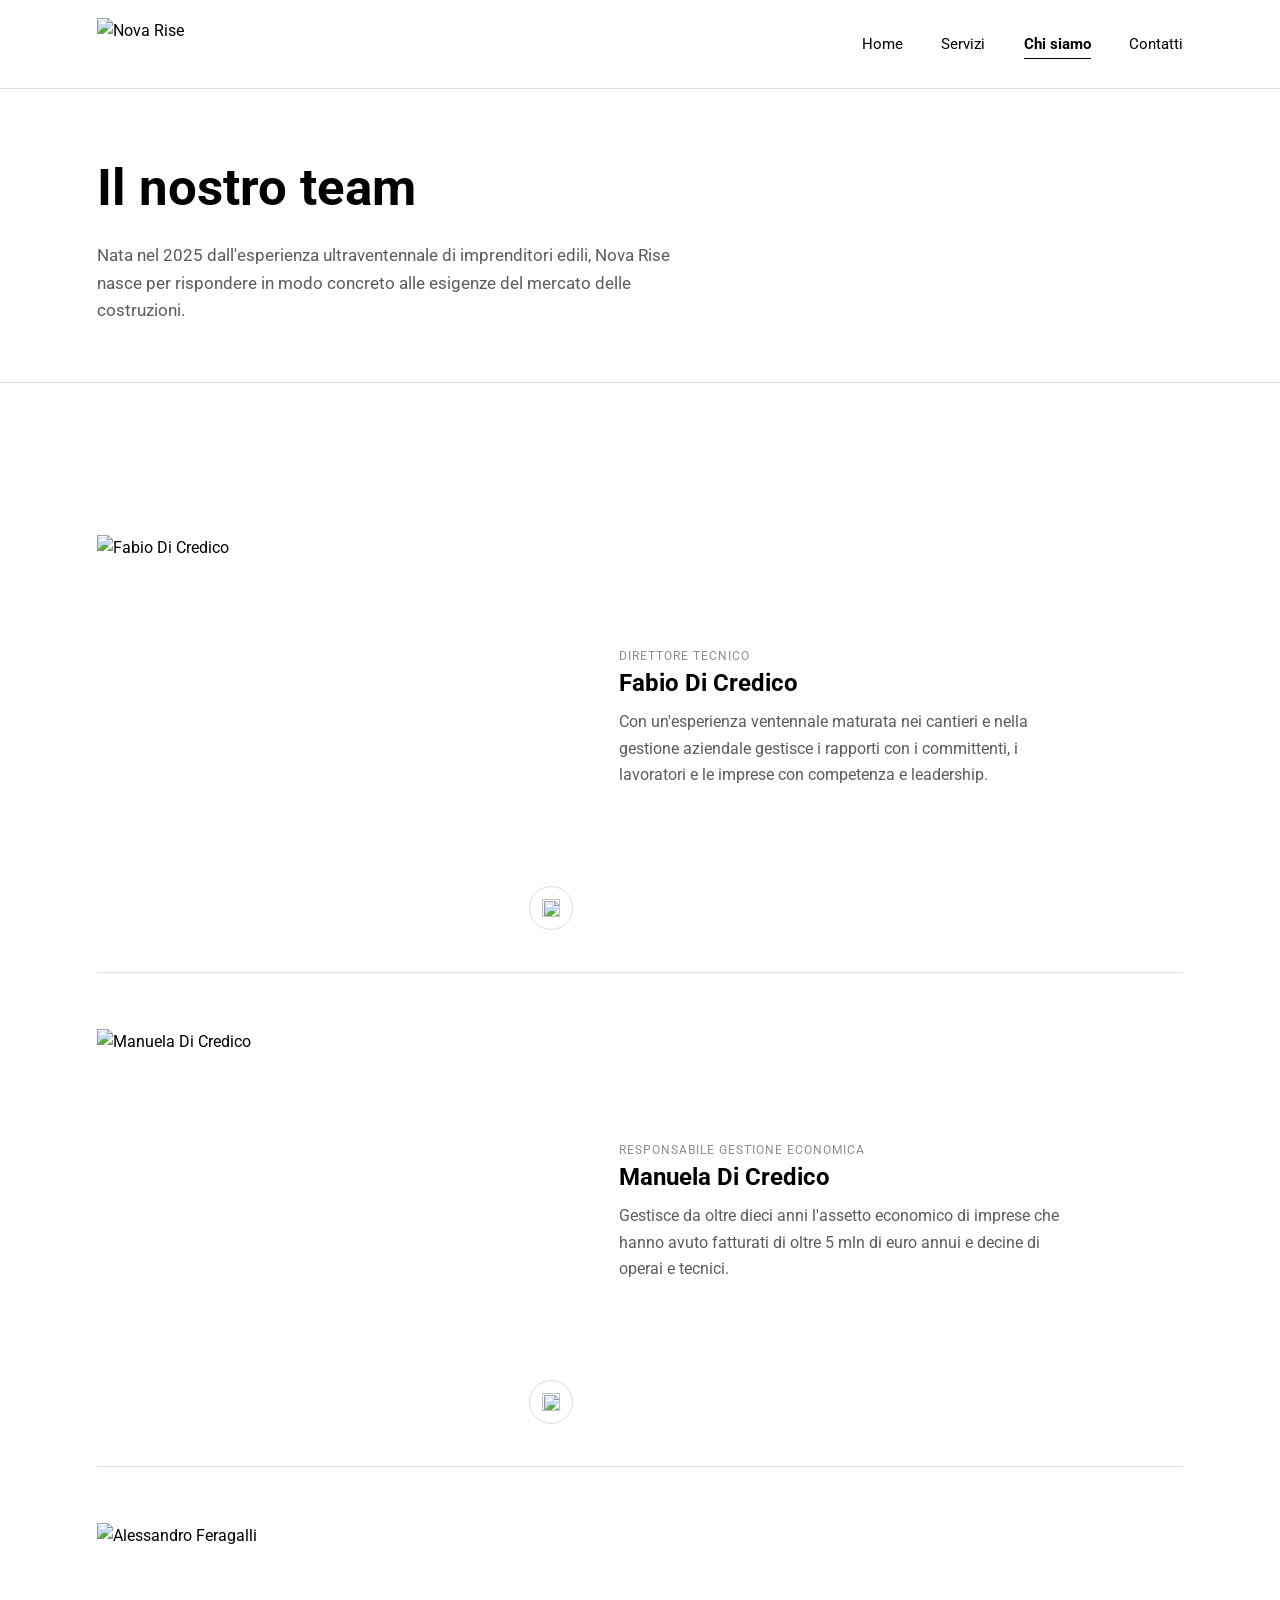
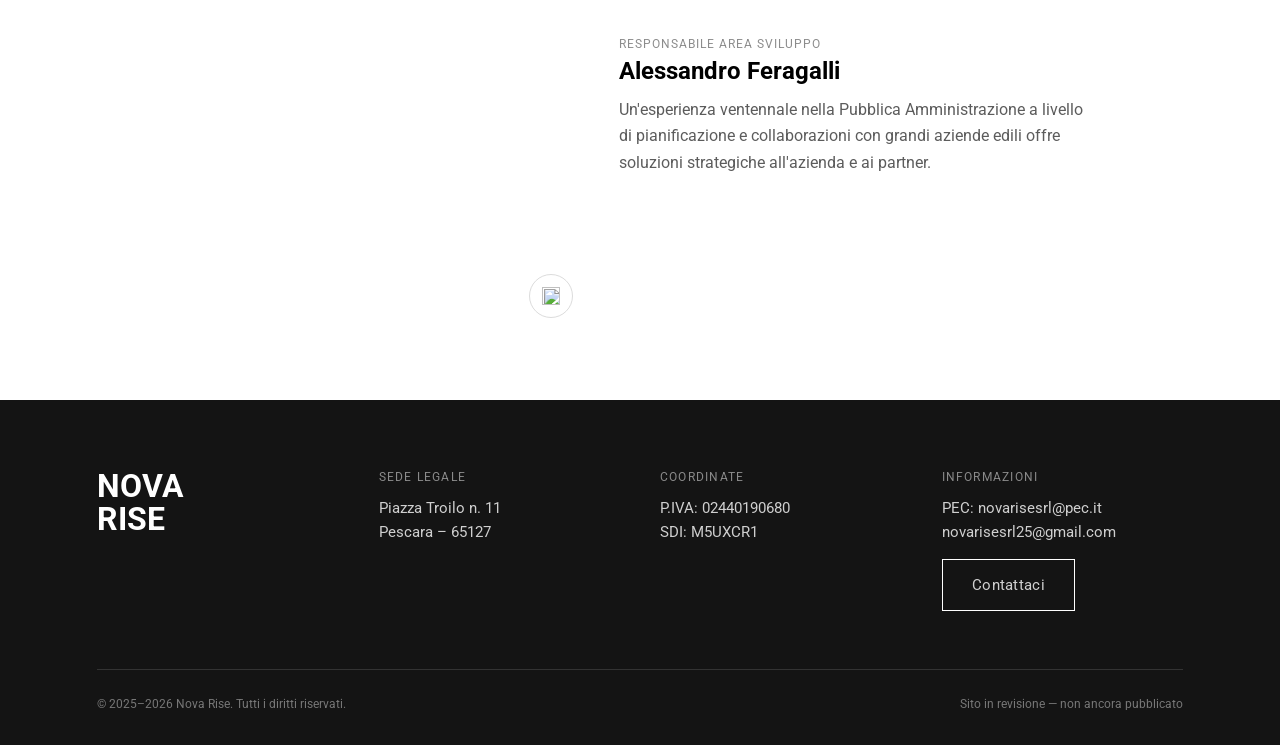
==== chi-siamo.html @ dad01a8a "Sito Nova Rise: import iniziale" ====
<!doctype html>
<html lang="it">
<head>
<meta charset="UTF-8">
<meta name="viewport" content="width=device-width, initial-scale=1">
<title>Chi siamo | Nova Rise</title>
<meta name="description" content="Il team Nova Rise: vent'anni di esperienza in cantiere, gestione economica e pianificazione.">
<link rel="preconnect" href="https://fonts.googleapis.com">
<link rel="preconnect" href="https://fonts.gstatic.com" crossorigin>
<link href="https://fonts.googleapis.com/css2?family=Roboto:wght@400;500;700&display=swap" rel="stylesheet">
<link rel="stylesheet" href="style.css">
</head>
<body>

<header class="site-header">
  <div class="wrap">
    <a href="index.html" class="brand">
      <img src="https://static.wixstatic.com/media/a6a4cc_e9c2928d46764fc4b560f82ec522a209~mv2.png" alt="Nova Rise">
    </a>
    <button class="nav-toggle" aria-label="Apri menu" aria-expanded="false"><span></span></button>
    <nav class="main-nav">
      <ul>
        <li><a href="index.html">Home</a></li>
        <li><a href="servizi.html">Servizi</a></li>
        <li><a href="chi-siamo.html" aria-current="page">Chi siamo</a></li>
        <li><a href="contatti.html">Contatti</a></li>
      </ul>
    </nav>
  </div>
</header>

<section class="page-hero">
  <div class="wrap reveal">
    <h1>Il nostro team</h1>
    <p class="lede">Nata nel 2025 dall'esperienza ultraventennale di imprenditori edili, Nova Rise nasce per rispondere in modo concreto alle esigenze del mercato delle costruzioni.</p>
  </div>
</section>

<section style="padding-bottom:40px;">
  <div class="wrap">
    <div class="team-block reveal">
      <div class="photo">
        <img src="https://static.wixstatic.com/media/a3c153_4a5e2d7c451f4b0fa3c6bab34d4e5bf0~mv2.jpg" alt="Fabio Di Credico" loading="lazy">
        <a class="li-badge" href="https://www.linkedin.com/company/wix-com" aria-label="LinkedIn Fabio Di Credico" target="_blank" rel="noopener">
          <img src="https://static.wixstatic.com/media/11062b_60c5fc4a3ecd49f2a697206b09eeace1~mv2.png" alt="">
        </a>
      </div>
      <div>
        <p class="role">Direttore tecnico</p>
        <h3>Fabio Di Credico</h3>
        <p>Con un'esperienza ventennale maturata nei cantieri e nella gestione aziendale gestisce i rapporti con i committenti, i lavoratori e le imprese con competenza e leadership.</p>
      </div>
    </div>

    <div class="team-block reveal">
      <div class="photo">
        <img src="https://static.wixstatic.com/media/a3c153_24a6b59c541b4f28813204d390882099~mv2.jpg" alt="Manuela Di Credico" loading="lazy">
        <a class="li-badge" href="https://www.linkedin.com/company/wix-com" aria-label="LinkedIn Manuela Di Credico" target="_blank" rel="noopener">
          <img src="https://static.wixstatic.com/media/11062b_60c5fc4a3ecd49f2a697206b09eeace1~mv2.png" alt="">
        </a>
      </div>
      <div>
        <p class="role">Responsabile gestione economica</p>
        <h3>Manuela Di Credico</h3>
        <p>Gestisce da oltre dieci anni l'assetto economico di imprese che hanno avuto fatturati di oltre 5 mln di euro annui e decine di operai e tecnici.</p>
      </div>
    </div>

    <div class="team-block reveal">
      <div class="photo">
        <img src="https://static.wixstatic.com/media/a3c153_100f08099c424ff79cb1d9d2c57a2aa6~mv2.jpg" alt="Alessandro Feragalli" loading="lazy">
        <a class="li-badge" href="https://www.linkedin.com/in/alessandro-feragalli-621539126/" aria-label="LinkedIn Alessandro Feragalli" target="_blank" rel="noopener">
          <img src="https://static.wixstatic.com/media/11062b_60c5fc4a3ecd49f2a697206b09eeace1~mv2.png" alt="">
        </a>
      </div>
      <div>
        <p class="role">Responsabile area sviluppo</p>
        <h3>Alessandro Feragalli</h3>
        <p>Un'esperienza ventennale nella Pubblica Amministrazione a livello di pianificazione e collaborazioni con grandi aziende edili offre soluzioni strategiche all'azienda e ai partner.</p>
      </div>
    </div>
  </div>
</section>

<footer class="site-footer">
  <div class="wrap">
    <div class="foot-top">
      <div>
        <p class="wordmark">NOVA<br>RISE</p>
      </div>
      <div>
        <h4>Sede legale</h4>
        <p>Piazza Troilo n. 11<br>Pescara – 65127</p>
      </div>
      <div>
        <h4>Coordinate</h4>
        <p>P.IVA: 02440190680<br>SDI: M5UXCR1</p>
      </div>
      <div>
        <h4>Informazioni</h4>
        <p><a href="mailto:novarisesrl@pec.it">PEC: novarisesrl@pec.it</a><br>
        <a href="mailto:novarisesrl25@gmail.com">novarisesrl25@gmail.com</a></p>
        <p style="margin-top:1em;"><a href="contatti.html" class="btn btn-light">Contattaci</a></p>
      </div>
    </div>
    <div class="bottom">
      <span>© 2025–2026 Nova Rise. Tutti i diritti riservati.</span>
      <span>Sito in revisione — non ancora pubblicato</span>
    </div>
  </div>
</footer>

<script src="script.js"></script>
</body>
</html>
---- style.css ----
/* =========================================================
   NOVA RISE — replica fedele dello stile del sito Wix originale
   Bianco/nero, fotografico, bottoni outline sottili
   ========================================================= */
:root{
  --bg:      #FFFFFF;
  --dark:    #141414;   /* sezioni fotografiche scure / footer */
  --ink:     #000000;
  --gray:    #5c5c5c;
  --gray-lt: #8c8c8c;
  --line:    #000000;
  --line-lt: #dcdcdc;

  --font: 'Roboto', Arial, Helvetica, sans-serif;
  --maxw: 1150px;
}

*{box-sizing:border-box;}
html{scroll-behavior:smooth;}
body{
  margin:0;
  background:var(--bg);
  color:var(--ink);
  font-family:var(--font);
  font-size:16px;
  line-height:1.65;
  -webkit-font-smoothing:antialiased;
}
img{max-width:100%;display:block;}
a{color:inherit;}
h1,h2,h3,h4{
  font-family:var(--font);
  font-weight:700;
  line-height:1.12;
  margin:0 0 .5em;
}
p{margin:0 0 1em; color:var(--gray);}
.wrap{max-width:var(--maxw);margin:0 auto;padding:0 32px;}

@media (prefers-reduced-motion: reduce){
  html{scroll-behavior:auto;}
  *{animation-duration:.001ms !important; transition-duration:.001ms !important;}
}

/* ---------- buttons (thin outline, no radius) ---------- */
.btn{
  display:inline-block;
  font-family:var(--font);
  font-size:.95rem;
  text-decoration:none;
  padding:.85em 2em;
  border:1px solid var(--ink);
  color:var(--ink);
  background:transparent;
  letter-spacing:.02em;
  transition:background .2s ease, color .2s ease;
}
.btn:hover{background:var(--ink); color:#fff;}
.btn-light{border-color:#fff; color:#fff;}
.btn-light:hover{background:#fff; color:var(--ink);}

/* ---------- header ---------- */
.site-header{
  position:sticky; top:0; z-index:50;
  background:#fff;
  border-bottom:1px solid var(--line-lt);
}
.site-header .wrap{
  display:flex; align-items:center; justify-content:space-between;
  height:88px;
}
.brand{display:flex; align-items:center; text-decoration:none;}
.brand img{height:52px; width:auto;}

nav.main-nav ul{
  list-style:none; display:flex; gap:2.4em; margin:0; padding:0;
}
nav.main-nav a{
  text-decoration:none;
  font-size:.95rem;
  color:var(--ink);
  position:relative;
  padding-bottom:4px;
}
nav.main-nav a[aria-current="page"]{ font-weight:700; }
nav.main-nav a::after{
  content:"";
  position:absolute; left:0; right:100%; bottom:-2px; height:1px;
  background:var(--ink);
  transition:right .25s ease;
}
nav.main-nav a:hover::after,
nav.main-nav a[aria-current="page"]::after{ right:0; }

.nav-toggle{
  display:none;
  background:none;border:1px solid var(--line-lt);
  width:44px;height:44px;
  align-items:center;justify-content:center;
  cursor:pointer;
}
.nav-toggle span,.nav-toggle span::before,.nav-toggle span::after{
  content:"";display:block;width:20px;height:1.5px;background:var(--ink);
  position:relative;
}
.nav-toggle span::before{position:absolute; top:-6px;}
.nav-toggle span::after{position:absolute; top:6px;}

@media (max-width:860px){
  nav.main-nav{
    position:fixed; inset:88px 0 0 0; background:#fff;
    transform:translateY(-110%); transition:transform .28s ease;
    padding:2em 32px; border-top:1px solid var(--line-lt);
  }
  nav.main-nav.open{transform:translateY(0);}
  nav.main-nav ul{flex-direction:column; gap:1.6em;}
  nav.main-nav a{font-size:1.15rem;}
  .nav-toggle{display:flex;}
}

/* ---------- hero (photo, text overlay) ---------- */
.hero{
  position:relative;
  min-height:640px;
  display:flex; align-items:center;
  background-size:cover; background-position:center;
  overflow:hidden;
}
.hero .wrap{position:relative; z-index:2; width:100%;}
.hero h1{
  font-size:clamp(2.8rem,7vw,6.5rem);
  text-transform:uppercase;
  margin-bottom:.15em;
}
.hero .lede{
  color:var(--ink);
  font-size:1.05rem;
  letter-spacing:.03em;
  max-width:40ch;
  margin-bottom:1.6em;
}
.hero .cta-row{display:flex; gap:1em; flex-wrap:wrap;}

/* ---------- section shell ---------- */
section{padding:96px 0;}
.section-head{max-width:60ch; margin-bottom:1.4em;}
.section-head h2{font-size:clamp(1.9rem,3.2vw,2.6rem);}

/* two-col text + photo collage (Esperienza / Mission) */
.split{
  display:grid; grid-template-columns:1.15fr .85fr; gap:70px; align-items:center;
}
.split.reverse{grid-template-columns:.85fr 1.15fr;}
.split.reverse .split-copy{order:2;}
.split.reverse .split-media{order:1;}
.split-copy h2{font-size:1.7rem;}
.split-copy p{max-width:56ch;}
.split-media{position:relative; min-height:340px;}
.split-media img{
  position:absolute; object-fit:cover;
}
.split-media .img-a{width:62%; height:78%; top:0; left:0; z-index:2;}
.split-media .img-b{width:55%; height:60%; bottom:0; right:0; z-index:1; opacity:.9;}

@media (max-width:860px){
  .split, .split.reverse{grid-template-columns:1fr; gap:36px;}
  .split.reverse .split-copy, .split.reverse .split-media{order:initial;}
  .split-media{min-height:260px;}
}

/* full-bleed dark photo section (Chi siamo teaser) */
.feature-photo{
  position:relative;
  background-size:cover; background-position:center;
  color:#fff;
  padding:120px 0;
}
.feature-photo::before{
  content:"";
  position:absolute; inset:0;
  background:rgba(10,10,10,.55);
}
.feature-photo .wrap{position:relative; z-index:2; max-width:640px;}
.feature-photo h2{color:#fff; font-size:clamp(1.9rem,3.2vw,2.6rem);}
.feature-photo p{color:#e7e7e7;}
.feature-photo .signature{margin-top:1.6em;}
.feature-photo .signature .name{font-weight:700; display:block;}
.feature-photo .signature .role{font-size:.8rem; letter-spacing:.08em; color:#c9c9c9; text-transform:uppercase;}

/* servizi teaser / list */
.link-more{
  text-decoration:underline; text-underline-offset:4px; font-weight:700; color:var(--ink);
}

.services-list{display:grid; gap:0;}
.services-list .item{
  padding:26px 0; border-top:1px solid var(--line-lt);
}
.services-list .item:last-child{border-bottom:1px solid var(--line-lt);}
.services-list .item .idx{font-size:.8rem; color:var(--gray-lt); display:block; margin-bottom:.4em;}
.services-list .item p{color:var(--ink); max-width:70ch; margin:0;}

/* clienti */
.clients-row{
  display:flex; flex-wrap:wrap; align-items:center; gap:52px;
}
.clients-row img{max-height:60px;width:auto;filter:grayscale(100%);opacity:.7;}

/* ---------- team (chi siamo) ---------- */
.team-block{
  display:grid; grid-template-columns:.9fr 1.1fr; gap:60px; align-items:center;
  padding:56px 0; border-top:1px solid var(--line-lt);
}
.team-block:first-of-type{border-top:none;}
.team-block .photo{position:relative;}
.team-block .photo img{width:100%; aspect-ratio:4/3.3; object-fit:cover;}
.team-block .li-badge{
  position:absolute; right:-14px; bottom:-14px;
  width:44px;height:44px; border-radius:50%;
  background:#fff; border:1px solid var(--line-lt);
  display:flex; align-items:center; justify-content:center;
}
.team-block .li-badge img{width:18px; height:18px;}
.team-block .role{font-size:.78rem; letter-spacing:.08em; text-transform:uppercase; color:var(--gray-lt); margin-bottom:.3em;}
.team-block h3{font-size:1.5rem; margin-bottom:.5em;}
.team-block p{max-width:52ch;}
@media (max-width:760px){.team-block{grid-template-columns:1fr; gap:28px;}}

/* ---------- contatti ---------- */
.contact-grid{display:grid; grid-template-columns:.85fr 1.15fr; gap:70px;}
.info-list{list-style:none; margin:1.8em 0 0; padding:0; display:grid; gap:1.5em;}
.info-list .label{display:block; font-size:.78rem; text-transform:uppercase; letter-spacing:.08em; color:var(--gray-lt); margin-bottom:.3em;}
.info-list a{text-decoration:none;}
.info-list a:hover{text-decoration:underline;}

form.contact-form{display:grid; gap:1.6em;}
.form-row{display:grid; grid-template-columns:1fr 1fr; gap:1.6em;}
.contact-form label{font-size:.85rem; color:var(--gray-lt); display:block; margin-bottom:.4em;}
.contact-form input,.contact-form textarea{
  width:100%; border:none; border-bottom:1px solid var(--line-lt); background:transparent;
  padding:.6em 0; font-family:var(--font); font-size:1rem; color:var(--ink);
}
.contact-form input:focus,.contact-form textarea:focus{
  outline:none; border-bottom-color:var(--ink);
}
.contact-form textarea{min-height:110px; resize:vertical;}
.contact-form button{
  justify-self:start; cursor:pointer; font-family:var(--font); font-size:.95rem;
  background:var(--ink); color:#fff; border:1px solid var(--ink);
  padding:.9em 2.4em;
}
.contact-form button:hover{background:#fff; color:var(--ink);}
.form-note{font-size:.82rem; color:var(--gray-lt); margin-top:.6em;}
@media (max-width:760px){.contact-grid{grid-template-columns:1fr;} .form-row{grid-template-columns:1fr;}}

/* ---------- CTA band ---------- */
.cta-band{text-align:center;}
.cta-band h2{font-size:clamp(1.7rem,3vw,2.3rem); max-width:26ch; margin:0 auto .4em;}
.cta-band p{max-width:50ch; margin:0 auto 1.6em;}

/* ---------- footer ---------- */
footer.site-footer{
  background:var(--dark); color:#cfcfcf; padding:70px 0 30px;
}
footer.site-footer .foot-top{
  display:grid; grid-template-columns:1fr 1fr 1fr 1fr; gap:40px; padding-bottom:44px;
  border-bottom:1px solid #333; align-items:start;
}
footer.site-footer .wordmark{font-size:2rem; font-weight:700; color:#fff; line-height:1.05; margin:0;}
footer.site-footer h4{
  font-size:.78rem; text-transform:uppercase; letter-spacing:.1em; color:#8a8a8a; margin-bottom:1em; font-weight:400;
}
footer.site-footer p, footer.site-footer a{color:#cfcfcf; font-size:.92rem; text-decoration:none;}
footer.site-footer a:hover{color:#fff; text-decoration:underline;}
footer.site-footer .bottom{
  display:flex; justify-content:space-between; padding-top:24px; font-size:.78rem; color:#777;
  flex-wrap:wrap; gap:.5em;
}
@media (max-width:860px){footer.site-footer .foot-top{grid-template-columns:1fr 1fr; gap:32px;}}
@media (max-width:520px){footer.site-footer .foot-top{grid-template-columns:1fr;}}

/* ---------- reveal on scroll ---------- */
.reveal{opacity:0; transform:translateY(16px); transition:opacity .6s ease, transform .6s ease;}
.reveal.in{opacity:1; transform:translateY(0);}

/* ---------- inner page hero (no photo) ---------- */
.page-hero{padding:70px 0 40px; border-bottom:1px solid var(--line-lt);}
.page-hero h1{font-size:clamp(2.2rem,4.2vw,3.2rem);}
.page-hero .lede{color:var(--gray); max-width:60ch; font-size:1.05rem;}
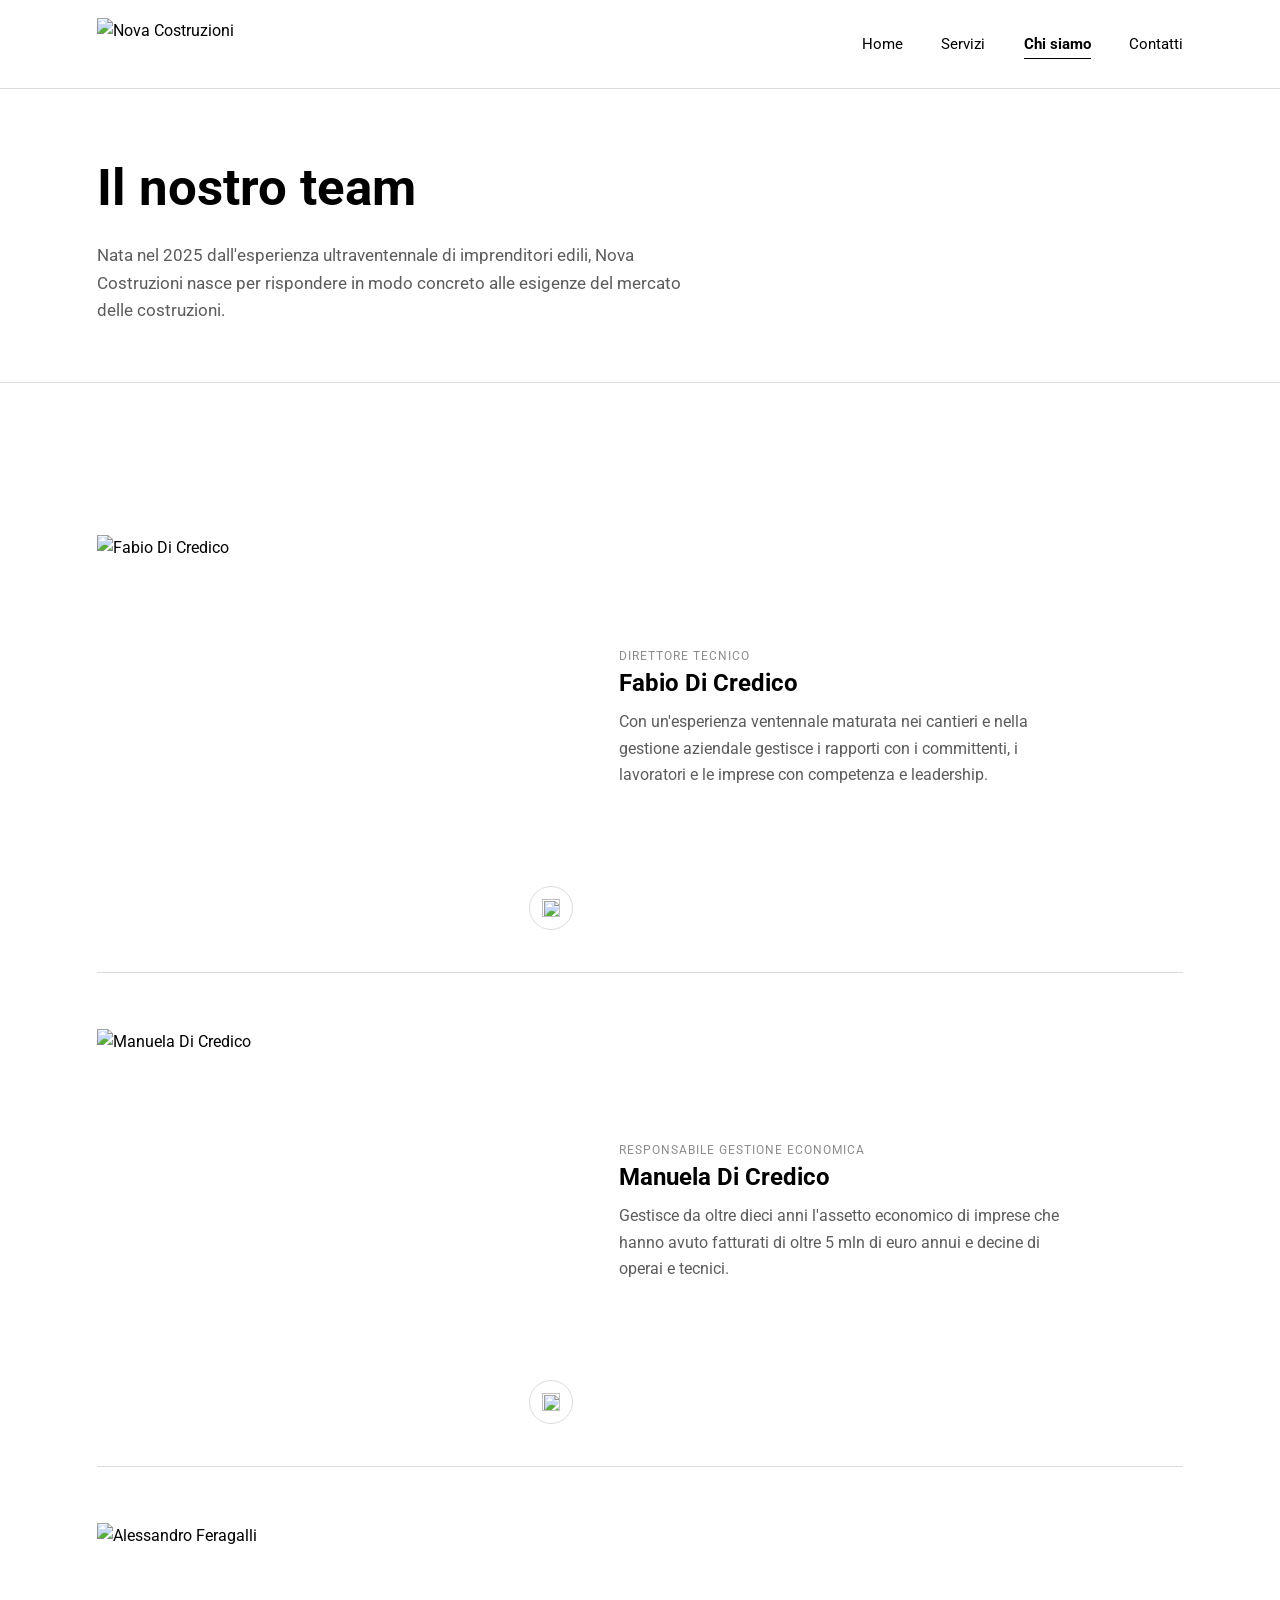
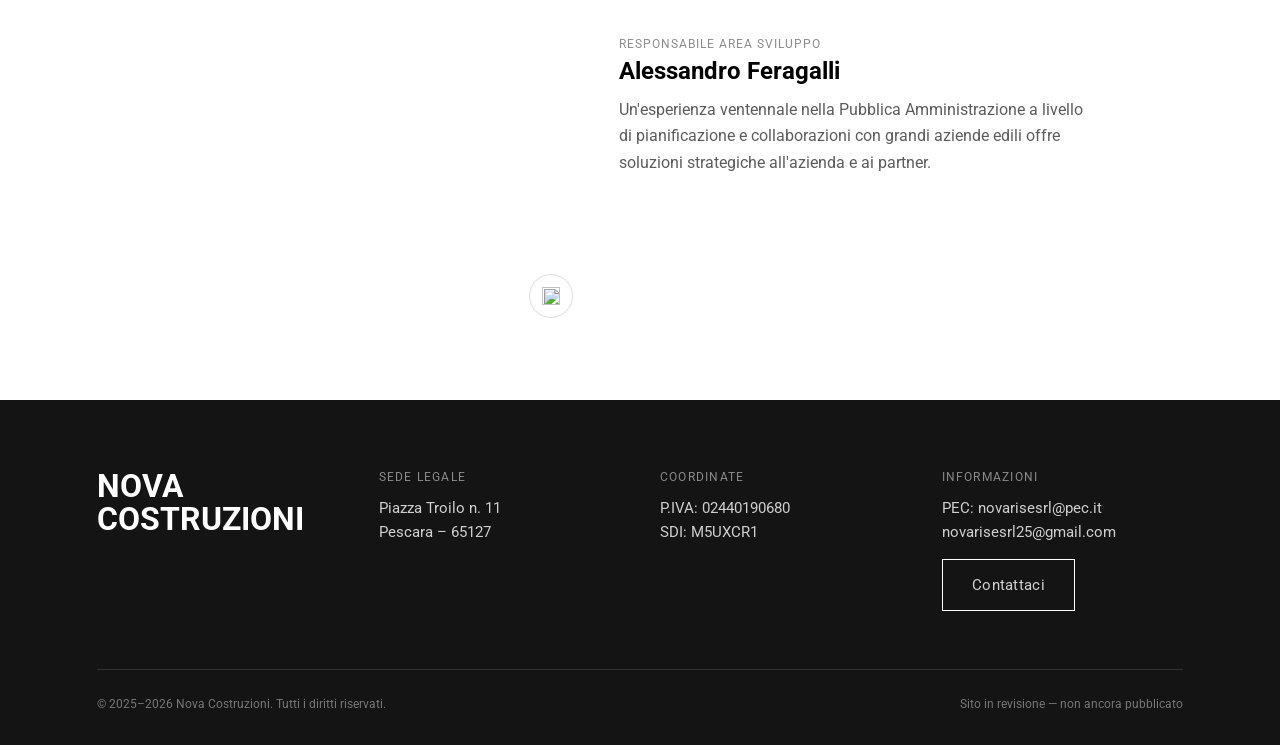
==== commit 70f55c8e: "Rebranding: Nova Rise -> Nova Costruzioni" ====
--- a/chi-siamo.html
+++ b/chi-siamo.html
@@ -3,8 +3,8 @@
 <head>
 <meta charset="UTF-8">
 <meta name="viewport" content="width=device-width, initial-scale=1">
-<title>Chi siamo | Nova Rise</title>
-<meta name="description" content="Il team Nova Rise: vent'anni di esperienza in cantiere, gestione economica e pianificazione.">
+<title>Chi siamo | Nova Costruzioni</title>
+<meta name="description" content="Il team Nova Costruzioni: vent'anni di esperienza in cantiere, gestione economica e pianificazione.">
 <link rel="preconnect" href="https://fonts.googleapis.com">
 <link rel="preconnect" href="https://fonts.gstatic.com" crossorigin>
 <link href="https://fonts.googleapis.com/css2?family=Roboto:wght@400;500;700&display=swap" rel="stylesheet">
@@ -15,7 +15,7 @@
 <header class="site-header">
   <div class="wrap">
     <a href="index.html" class="brand">
-      <img src="https://static.wixstatic.com/media/a6a4cc_e9c2928d46764fc4b560f82ec522a209~mv2.png" alt="Nova Rise">
+      <img src="https://static.wixstatic.com/media/a6a4cc_e9c2928d46764fc4b560f82ec522a209~mv2.png" alt="Nova Costruzioni">
     </a>
     <button class="nav-toggle" aria-label="Apri menu" aria-expanded="false"><span></span></button>
     <nav class="main-nav">
@@ -32,7 +32,7 @@
 <section class="page-hero">
   <div class="wrap reveal">
     <h1>Il nostro team</h1>
-    <p class="lede">Nata nel 2025 dall'esperienza ultraventennale di imprenditori edili, Nova Rise nasce per rispondere in modo concreto alle esigenze del mercato delle costruzioni.</p>
+    <p class="lede">Nata nel 2025 dall'esperienza ultraventennale di imprenditori edili, Nova Costruzioni nasce per rispondere in modo concreto alle esigenze del mercato delle costruzioni.</p>
   </div>
 </section>
 
@@ -86,7 +86,7 @@
   <div class="wrap">
     <div class="foot-top">
       <div>
-        <p class="wordmark">NOVA<br>RISE</p>
+        <p class="wordmark">NOVA<br>COSTRUZIONI</p>
       </div>
       <div>
         <h4>Sede legale</h4>
@@ -104,7 +104,7 @@
       </div>
     </div>
     <div class="bottom">
-      <span>© 2025–2026 Nova Rise. Tutti i diritti riservati.</span>
+      <span>© 2025–2026 Nova Costruzioni. Tutti i diritti riservati.</span>
       <span>Sito in revisione — non ancora pubblicato</span>
     </div>
   </div>
--- a/style.css
+++ b/style.css
@@ -10,6 +10,7 @@
   --gray-lt: #8c8c8c;
   --line:    #000000;
   --line-lt: #dcdcdc;
+  --blue:    #5b7fa3;
 
   --font: 'Roboto', Arial, Helvetica, sans-serif;
   --maxw: 1150px;
@@ -118,54 +119,86 @@
   .nav-toggle{display:flex;}
 }
 
-/* ---------- hero (photo, text overlay) ---------- */
+/* ---------- hero (video, text overlay) ---------- */
 .hero{
   position:relative;
   min-height:640px;
   display:flex; align-items:center;
-  background-size:cover; background-position:center;
   overflow:hidden;
+  background:#333 center/cover;
+}
+.hero-video{
+  position:absolute; inset:0; width:100%; height:100%;
+  object-fit:cover; z-index:0;
+}
+.hero::after{
+  content:"";
+  position:absolute; inset:0;
+  background:rgba(0,0,0,.28);
+  z-index:1;
 }
 .hero .wrap{position:relative; z-index:2; width:100%;}
 .hero h1{
   font-size:clamp(2.8rem,7vw,6.5rem);
   text-transform:uppercase;
   margin-bottom:.15em;
+  color:#fff;
+  text-shadow:0 2px 18px rgba(0,0,0,.35);
 }
 .hero .lede{
-  color:var(--ink);
+  color:#fff;
   font-size:1.05rem;
   letter-spacing:.03em;
   max-width:40ch;
   margin-bottom:1.6em;
+  text-shadow:0 1px 10px rgba(0,0,0,.35);
 }
 .hero .cta-row{display:flex; gap:1em; flex-wrap:wrap;}
+.hero .btn{border-color:#fff; color:#fff;}
+.hero .btn:hover{background:#fff; color:var(--ink);}
 
 /* ---------- section shell ---------- */
 section{padding:96px 0;}
 .section-head{max-width:60ch; margin-bottom:1.4em;}
 .section-head h2{font-size:clamp(1.9rem,3.2vw,2.6rem);}
 
-/* two-col text + photo collage (Esperienza / Mission) */
+/* two-col text + photo (Esperienza / Mission) */
+.split-wrap{padding:100px 0 40px;}
 .split{
-  display:grid; grid-template-columns:1.15fr .85fr; gap:70px; align-items:center;
-}
-.split.reverse{grid-template-columns:.85fr 1.15fr;}
+  display:grid; grid-template-columns:1.1fr .9fr; gap:64px; align-items:center;
+  margin-bottom:90px;
+}
+.split:last-child{margin-bottom:0;}
+.split.reverse{grid-template-columns:.9fr 1.1fr;}
 .split.reverse .split-copy{order:2;}
 .split.reverse .split-media{order:1;}
-.split-copy h2{font-size:1.7rem;}
-.split-copy p{max-width:56ch;}
-.split-media{position:relative; min-height:340px;}
+.split-copy h2{font-size:1.8rem; margin-bottom:.6em;}
+.split-copy p{max-width:58ch;}
+.split-media{
+  overflow:hidden;
+  box-shadow:0 30px 50px -28px rgba(0,0,0,.28);
+}
 .split-media img{
-  position:absolute; object-fit:cover;
-}
-.split-media .img-a{width:62%; height:78%; top:0; left:0; z-index:2;}
-.split-media .img-b{width:55%; height:60%; bottom:0; right:0; z-index:1; opacity:.9;}
+  width:100%;
+  aspect-ratio:4/3.3;
+  object-fit:cover;
+  display:block;
+  transform:scale(1.09);
+  opacity:0;
+  transition:transform 1.3s cubic-bezier(.16,1,.3,1), opacity 1s ease;
+}
+.split.reveal.in .split-media img{
+  opacity:1;
+  transform:scale(1);
+}
+.split-media:hover img{
+  transform:scale(1.06);
+}
 
 @media (max-width:860px){
-  .split, .split.reverse{grid-template-columns:1fr; gap:36px;}
+  .split, .split.reverse{grid-template-columns:1fr; gap:28px; margin-bottom:56px;}
   .split.reverse .split-copy, .split.reverse .split-media{order:initial;}
-  .split-media{min-height:260px;}
+  .split-media img{aspect-ratio:4/3;}
 }
 
 /* full-bleed dark photo section (Chi siamo teaser) */
@@ -188,6 +221,13 @@
 .feature-photo .signature .role{font-size:.8rem; letter-spacing:.08em; color:#c9c9c9; text-transform:uppercase;}
 
 /* servizi teaser / list */
+.section-head-row{
+  display:flex; justify-content:space-between; align-items:flex-end; gap:28px; flex-wrap:wrap;
+}
+.eyebrow-label{font-size:.95rem; color:var(--ink); margin:0 0 .4em;}
+.heading-blue{color:var(--blue); max-width:24ch; margin:0;}
+.btn-blue{background:var(--blue); border-color:var(--blue); color:#fff; white-space:nowrap;}
+.btn-blue:hover{background:#fff; color:var(--blue);}
 .link-more{
   text-decoration:underline; text-underline-offset:4px; font-weight:700; color:var(--ink);
 }
@@ -202,9 +242,21 @@
 
 /* clienti */
 .clients-row{
-  display:flex; flex-wrap:wrap; align-items:center; gap:52px;
-}
-.clients-row img{max-height:60px;width:auto;filter:grayscale(100%);opacity:.7;}
+  display:flex; flex-wrap:wrap; align-items:center; justify-content:space-between; gap:32px; width:100%;
+}
+.clients-row .client-logo{
+  flex:1 1 0;
+  min-width:140px;
+  height:100px;
+  display:flex; align-items:center; justify-content:center;
+}
+.clients-row .client-logo img{
+  max-width:100%; max-height:100%; width:auto; height:auto; object-fit:contain;
+}
+@media (max-width:760px){
+  .clients-row{justify-content:center;}
+  .clients-row .client-logo{flex:0 0 auto; width:45%;}
+}
 
 /* ---------- team (chi siamo) ---------- */
 .team-block{
@@ -287,3 +339,18 @@
 .page-hero{padding:70px 0 40px; border-bottom:1px solid var(--line-lt);}
 .page-hero h1{font-size:clamp(2.2rem,4.2vw,3.2rem);}
 .page-hero .lede{color:var(--gray); max-width:60ch; font-size:1.05rem;}
+
+/* ---------- servizi: griglia a card con icone ---------- */
+.services-section{background:#f5f5f5;}
+.services-section .section-head{text-align:center; max-width:none; margin:0 auto 3em;}
+.services-grid{
+  display:grid; grid-template-columns:repeat(3,1fr); gap:32px;
+}
+.service-card{
+  background:#fff; padding:44px 30px; text-align:center;
+  box-shadow:0 1px 3px rgba(0,0,0,.07);
+}
+.service-card svg{width:52px; height:52px; color:var(--blue); margin:0 auto 22px; display:block;}
+.service-card p{color:var(--ink); margin:0; max-width:34ch; margin-left:auto; margin-right:auto;}
+@media (max-width:900px){.services-grid{grid-template-columns:repeat(2,1fr);}}
+@media (max-width:600px){.services-grid{grid-template-columns:1fr;}}
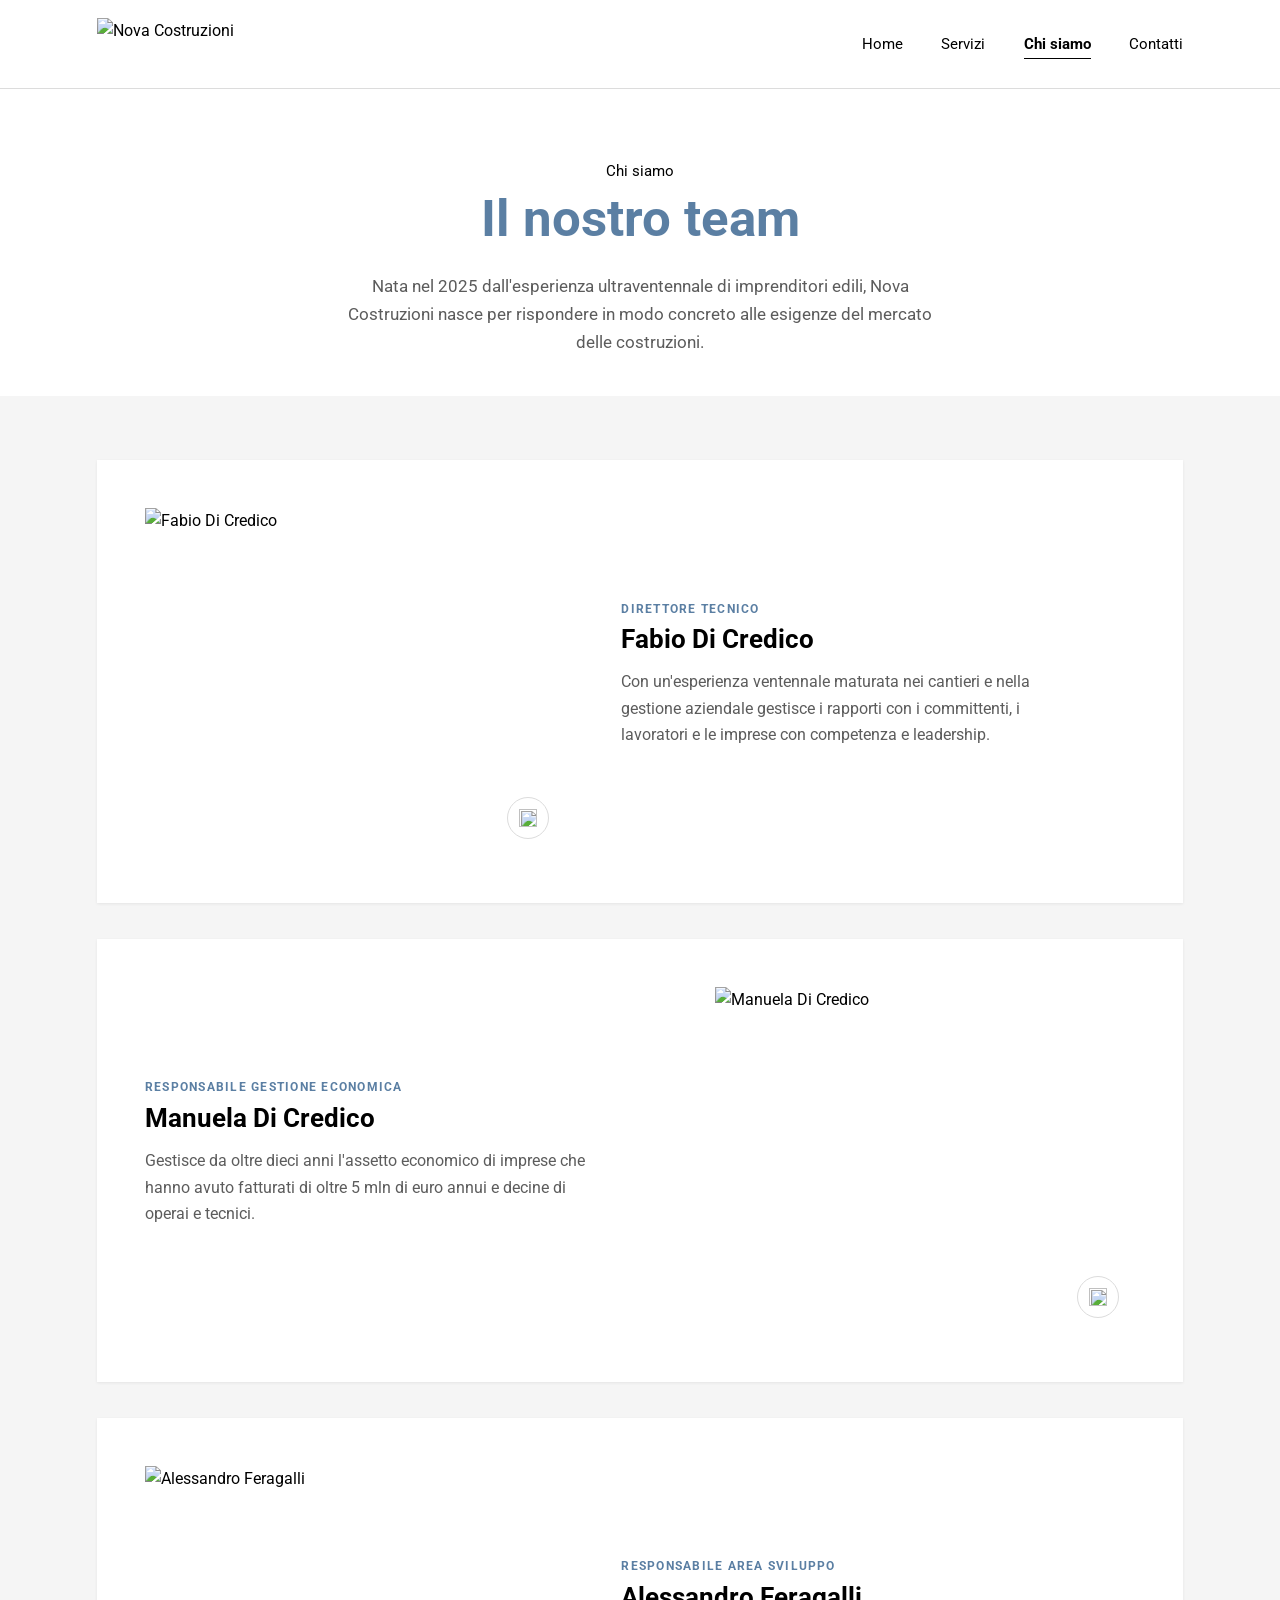
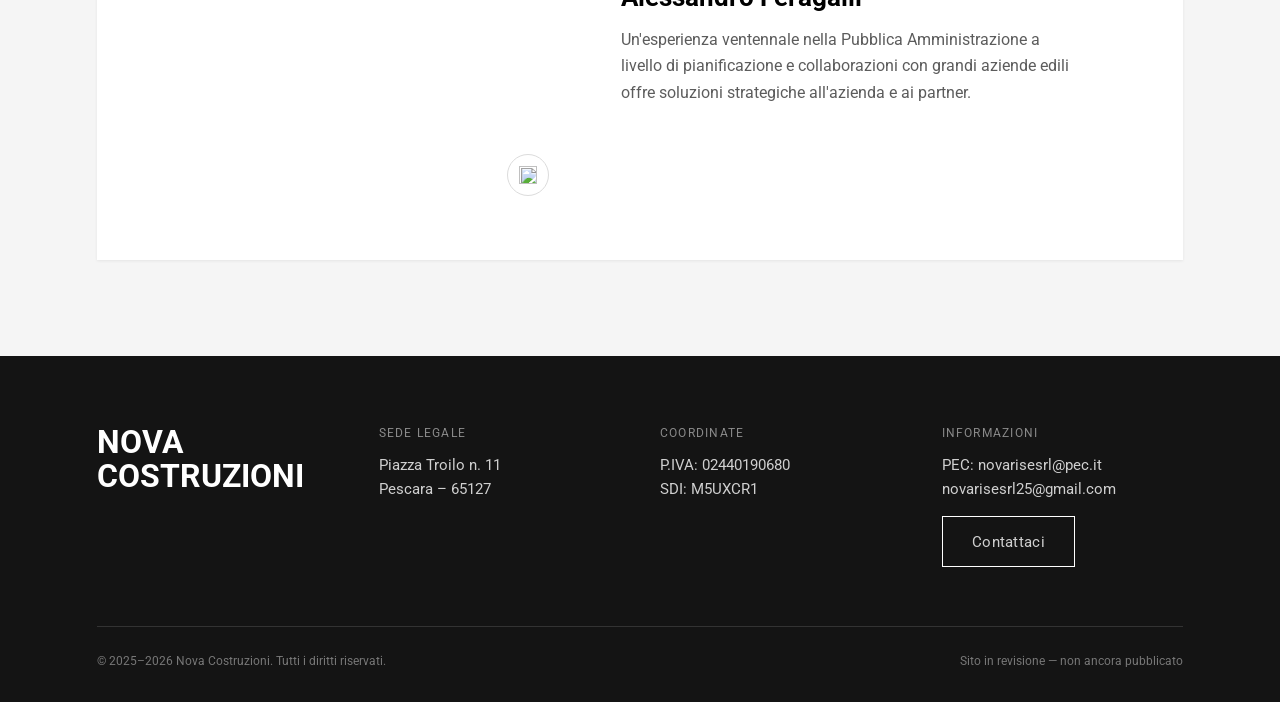
==== commit 8bdfdf70: "Pagina Chi siamo: card con ombra e hover, titolo centrato in blu, sfondo grigio sezione" ====
--- a/chi-siamo.html
+++ b/chi-siamo.html
@@ -29,15 +29,17 @@
   </div>
 </header>
 
-<section class="page-hero">
+<section class="page-hero" style="text-align:center; border-bottom:none;">
   <div class="wrap reveal">
-    <h1>Il nostro team</h1>
-    <p class="lede">Nata nel 2025 dall'esperienza ultraventennale di imprenditori edili, Nova Costruzioni nasce per rispondere in modo concreto alle esigenze del mercato delle costruzioni.</p>
+    <p class="eyebrow-label" style="text-align:center;">Chi siamo</p>
+    <h1 class="heading-blue" style="margin:0 auto .5em; text-transform:none;">Il nostro team</h1>
+    <p class="lede" style="margin:0 auto;">Nata nel 2025 dall'esperienza ultraventennale di imprenditori edili, Nova Costruzioni nasce per rispondere in modo concreto alle esigenze del mercato delle costruzioni.</p>
   </div>
 </section>
 
-<section style="padding-bottom:40px;">
+<section class="team-section" style="padding-top:64px;">
   <div class="wrap">
+    <div class="team-list">
     <div class="team-block reveal">
       <div class="photo">
         <img src="https://static.wixstatic.com/media/a3c153_4a5e2d7c451f4b0fa3c6bab34d4e5bf0~mv2.jpg" alt="Fabio Di Credico" loading="lazy">
@@ -79,6 +81,7 @@
         <p>Un'esperienza ventennale nella Pubblica Amministrazione a livello di pianificazione e collaborazioni con grandi aziende edili offre soluzioni strategiche all'azienda e ai partner.</p>
       </div>
     </div>
+    </div>
   </div>
 </section>
 
--- a/style.css
+++ b/style.css
@@ -259,51 +259,82 @@
 }
 
 /* ---------- team (chi siamo) ---------- */
+.team-section{background:#f5f5f5;}
+.team-list{display:grid; gap:36px;}
 .team-block{
-  display:grid; grid-template-columns:.9fr 1.1fr; gap:60px; align-items:center;
-  padding:56px 0; border-top:1px solid var(--line-lt);
-}
-.team-block:first-of-type{border-top:none;}
-.team-block .photo{position:relative;}
-.team-block .photo img{width:100%; aspect-ratio:4/3.3; object-fit:cover;}
+  display:grid; grid-template-columns:.9fr 1.1fr; gap:56px; align-items:center;
+  background:#fff; padding:48px; box-shadow:0 1px 3px rgba(0,0,0,.07);
+  transition:transform .4s cubic-bezier(.2,.8,.2,1), box-shadow .4s ease;
+}
+.team-block:hover{ transform:translateY(-6px); box-shadow:0 26px 40px -24px rgba(0,0,0,.18); }
+.team-block:nth-child(even){grid-template-columns:1.1fr .9fr;}
+.team-block:nth-child(even) .photo{order:2;}
+.team-block:nth-child(even) .body{order:1;}
+.team-block .photo{
+  position:relative; overflow:hidden;
+}
+.team-block .photo img{
+  width:100%; aspect-ratio:4/3.3; object-fit:cover; display:block;
+  transform:scale(1.08); opacity:0;
+  transition:transform 1.2s cubic-bezier(.16,1,.3,1), opacity .9s ease;
+}
+.team-block.reveal.in .photo img{ opacity:1; transform:scale(1); }
+.team-block:hover .photo img{ transform:scale(1.06); }
 .team-block .li-badge{
-  position:absolute; right:-14px; bottom:-14px;
-  width:44px;height:44px; border-radius:50%;
+  position:absolute; right:16px; bottom:16px;
+  width:42px;height:42px; border-radius:50%;
   background:#fff; border:1px solid var(--line-lt);
   display:flex; align-items:center; justify-content:center;
-}
+  transition:background .3s ease, transform .3s ease;
+}
+.team-block .li-badge:hover{ background:var(--blue); transform:translateY(-3px); }
+.team-block .li-badge:hover img{ filter:brightness(0) invert(1); }
 .team-block .li-badge img{width:18px; height:18px;}
-.team-block .role{font-size:.78rem; letter-spacing:.08em; text-transform:uppercase; color:var(--gray-lt); margin-bottom:.3em;}
-.team-block h3{font-size:1.5rem; margin-bottom:.5em;}
-.team-block p{max-width:52ch;}
-@media (max-width:760px){.team-block{grid-template-columns:1fr; gap:28px;}}
+.team-block .role{font-size:.78rem; letter-spacing:.1em; text-transform:uppercase; color:var(--blue); font-weight:700; margin-bottom:.5em;}
+.team-block h3{font-size:1.6rem; margin-bottom:.6em;}
+.team-block p{max-width:50ch;}
+@media (max-width:760px){
+  .team-block, .team-block:nth-child(even){grid-template-columns:1fr; gap:24px; padding:28px;}
+  .team-block:nth-child(even) .photo, .team-block:nth-child(even) .body{order:initial;}
+}
 
 /* ---------- contatti ---------- */
-.contact-grid{display:grid; grid-template-columns:.85fr 1.15fr; gap:70px;}
-.info-list{list-style:none; margin:1.8em 0 0; padding:0; display:grid; gap:1.5em;}
-.info-list .label{display:block; font-size:.78rem; text-transform:uppercase; letter-spacing:.08em; color:var(--gray-lt); margin-bottom:.3em;}
-.info-list a{text-decoration:none;}
-.info-list a:hover{text-decoration:underline;}
-
-form.contact-form{display:grid; gap:1.6em;}
-.form-row{display:grid; grid-template-columns:1fr 1fr; gap:1.6em;}
-.contact-form label{font-size:.85rem; color:var(--gray-lt); display:block; margin-bottom:.4em;}
+.contact-grid{display:grid; grid-template-columns:.8fr 1.2fr; gap:80px;}
+.info-list{
+  list-style:none; margin:0; padding:36px 32px;
+  display:grid; gap:1.7em;
+  background:#f7f7f7; border-left:3px solid var(--blue);
+}
+.info-list li{padding:0;}
+.info-list .label{display:block; font-size:.72rem; text-transform:uppercase; letter-spacing:.1em; color:var(--blue); font-weight:700; margin-bottom:.4em;}
+.info-list a{text-decoration:none; transition:color .2s ease;}
+.info-list a:hover{color:var(--blue);}
+
+form.contact-form{display:grid; gap:1.7em;}
+.form-row{display:grid; grid-template-columns:1fr 1fr; gap:1.7em;}
+.contact-form label{font-size:.72rem; text-transform:uppercase; letter-spacing:.08em; color:var(--gray-lt); display:block; margin-bottom:.5em;}
 .contact-form input,.contact-form textarea{
   width:100%; border:none; border-bottom:1px solid var(--line-lt); background:transparent;
-  padding:.6em 0; font-family:var(--font); font-size:1rem; color:var(--ink);
+  padding:.7em 0; font-family:var(--font); font-size:1rem; color:var(--ink);
+  transition:border-color .25s ease;
 }
 .contact-form input:focus,.contact-form textarea:focus{
-  outline:none; border-bottom-color:var(--ink);
-}
-.contact-form textarea{min-height:110px; resize:vertical;}
+  outline:none; border-bottom-color:var(--blue); border-bottom-width:2px;
+}
+.contact-form textarea{min-height:120px; resize:vertical;}
 .contact-form button{
   justify-self:start; cursor:pointer; font-family:var(--font); font-size:.95rem;
   background:var(--ink); color:#fff; border:1px solid var(--ink);
-  padding:.9em 2.4em;
-}
-.contact-form button:hover{background:#fff; color:var(--ink);}
+  padding:.95em 2.6em;
+  transition:background .25s ease, color .25s ease, transform .25s ease;
+}
+.contact-form button:hover{background:var(--blue); border-color:var(--blue); color:#fff; transform:translateY(-2px);}
 .form-note{font-size:.82rem; color:var(--gray-lt); margin-top:.6em;}
-@media (max-width:760px){.contact-grid{grid-template-columns:1fr;} .form-row{grid-template-columns:1fr;}}
+@media (max-width:760px){
+  .contact-grid{grid-template-columns:1fr; gap:48px;}
+  .form-row{grid-template-columns:1fr;}
+  .info-list{padding:28px 24px;}
+}
 
 /* ---------- CTA band ---------- */
 .cta-band{text-align:center;}
@@ -343,14 +374,85 @@
 /* ---------- servizi: griglia a card con icone ---------- */
 .services-section{background:#f5f5f5;}
 .services-section .section-head{text-align:center; max-width:none; margin:0 auto 3em;}
+.services-section .heading-blue{margin:0 auto; max-width:none;}
 .services-grid{
   display:grid; grid-template-columns:repeat(3,1fr); gap:32px;
 }
 .service-card{
+  position:relative;
   background:#fff; padding:44px 30px; text-align:center;
   box-shadow:0 1px 3px rgba(0,0,0,.07);
-}
-.service-card svg{width:52px; height:52px; color:var(--blue); margin:0 auto 22px; display:block;}
-.service-card p{color:var(--ink); margin:0; max-width:34ch; margin-left:auto; margin-right:auto;}
+  overflow:hidden;
+  transition:transform .4s cubic-bezier(.2,.8,.2,1), box-shadow .4s ease, background .4s ease;
+}
+.service-card svg{width:52px; height:52px; color:var(--blue); margin:0 auto 22px; display:block; transition:transform .5s cubic-bezier(.2,.8,.2,1);}
+.service-card p{color:var(--ink); margin:0; max-width:34ch; margin-left:auto; margin-right:auto; position:relative; z-index:1;}
 @media (max-width:900px){.services-grid{grid-template-columns:repeat(2,1fr);}}
 @media (max-width:600px){.services-grid{grid-template-columns:1fr;}}
+
+/* 9 animazioni hover diverse, una per card */
+.service-card:nth-child(1):hover{ transform:translateY(-10px); box-shadow:0 24px 34px -20px rgba(0,0,0,.18); }
+
+.service-card:nth-child(2):hover svg{ transform:rotate(18deg) scale(1.12); }
+
+.service-card:nth-child(3):hover{ transform:scale(1.045); box-shadow:0 18px 30px -18px rgba(0,0,0,.16); }
+
+.service-card:nth-child(4){ border-bottom:3px solid transparent; }
+.service-card:nth-child(4):hover{ border-bottom-color:var(--blue); }
+.service-card:nth-child(4):hover svg{ transform:translateY(-4px); }
+
+.service-card:nth-child(5)::before{
+  content:""; position:absolute; inset:0; background:#eef3f8;
+  transform:scaleY(0); transform-origin:bottom; transition:transform .4s ease; z-index:0;
+}
+.service-card:nth-child(5):hover::before{ transform:scaleY(1); }
+
+.service-card:nth-child(6):hover svg{ animation:cardBounce .6s ease; }
+@keyframes cardBounce{
+  0%,100%{ transform:translateY(0); }
+  30%{ transform:translateY(-10px); }
+  55%{ transform:translateY(0); }
+  75%{ transform:translateY(-4px); }
+}
+
+.service-card:nth-child(7):hover{ transform:rotate(-1deg) scale(1.03); }
+
+.service-card:nth-child(8):hover svg{ animation:cardPulse 1s ease infinite; }
+@keyframes cardPulse{
+  0%,100%{ transform:scale(1); }
+  50%{ transform:scale(1.18); }
+}
+
+.service-card:nth-child(9){ transition:transform .4s ease, box-shadow .4s ease, background .4s ease, color .4s ease; }
+.service-card:nth-child(9):hover{ background:var(--dark); box-shadow:0 20px 32px -18px rgba(0,0,0,.3); }
+.service-card:nth-child(9):hover p{ color:#fff; }
+.service-card:nth-child(9):hover svg{ color:#fff; transform:scale(1.1); }
+
+/* ---------- splash screen di benvenuto ---------- */
+#splash{
+  position:fixed; inset:0; z-index:999;
+  background:var(--dark);
+  display:flex; flex-direction:column; align-items:center; justify-content:center;
+  transition:opacity .8s ease, visibility .8s ease;
+}
+#splash.hide{ opacity:0; visibility:hidden; pointer-events:none; }
+#splash .splash-mark{
+  font-family:var(--font); font-weight:700; font-size:clamp(1.6rem,4vw,2.4rem);
+  color:#fff; letter-spacing:.03em; text-align:center;
+  opacity:0; transform:translateY(14px);
+  animation: splashIn .9s ease forwards .15s;
+}
+#splash .splash-sub{
+  margin-top:.8em; font-size:.8rem; letter-spacing:.18em; text-transform:uppercase; color:#9a9a9a;
+  opacity:0; transform:translateY(10px);
+  animation: splashIn .9s ease forwards .45s;
+}
+#splash .splash-line{
+  width:0; height:1px; background:var(--blue); margin-top:1.5em;
+  animation: splashLine .8s ease forwards .75s;
+}
+@keyframes splashIn{ to{opacity:1; transform:translateY(0);} }
+@keyframes splashLine{ to{width:64px;} }
+@media (prefers-reduced-motion: reduce){
+  #splash{display:none;}
+}
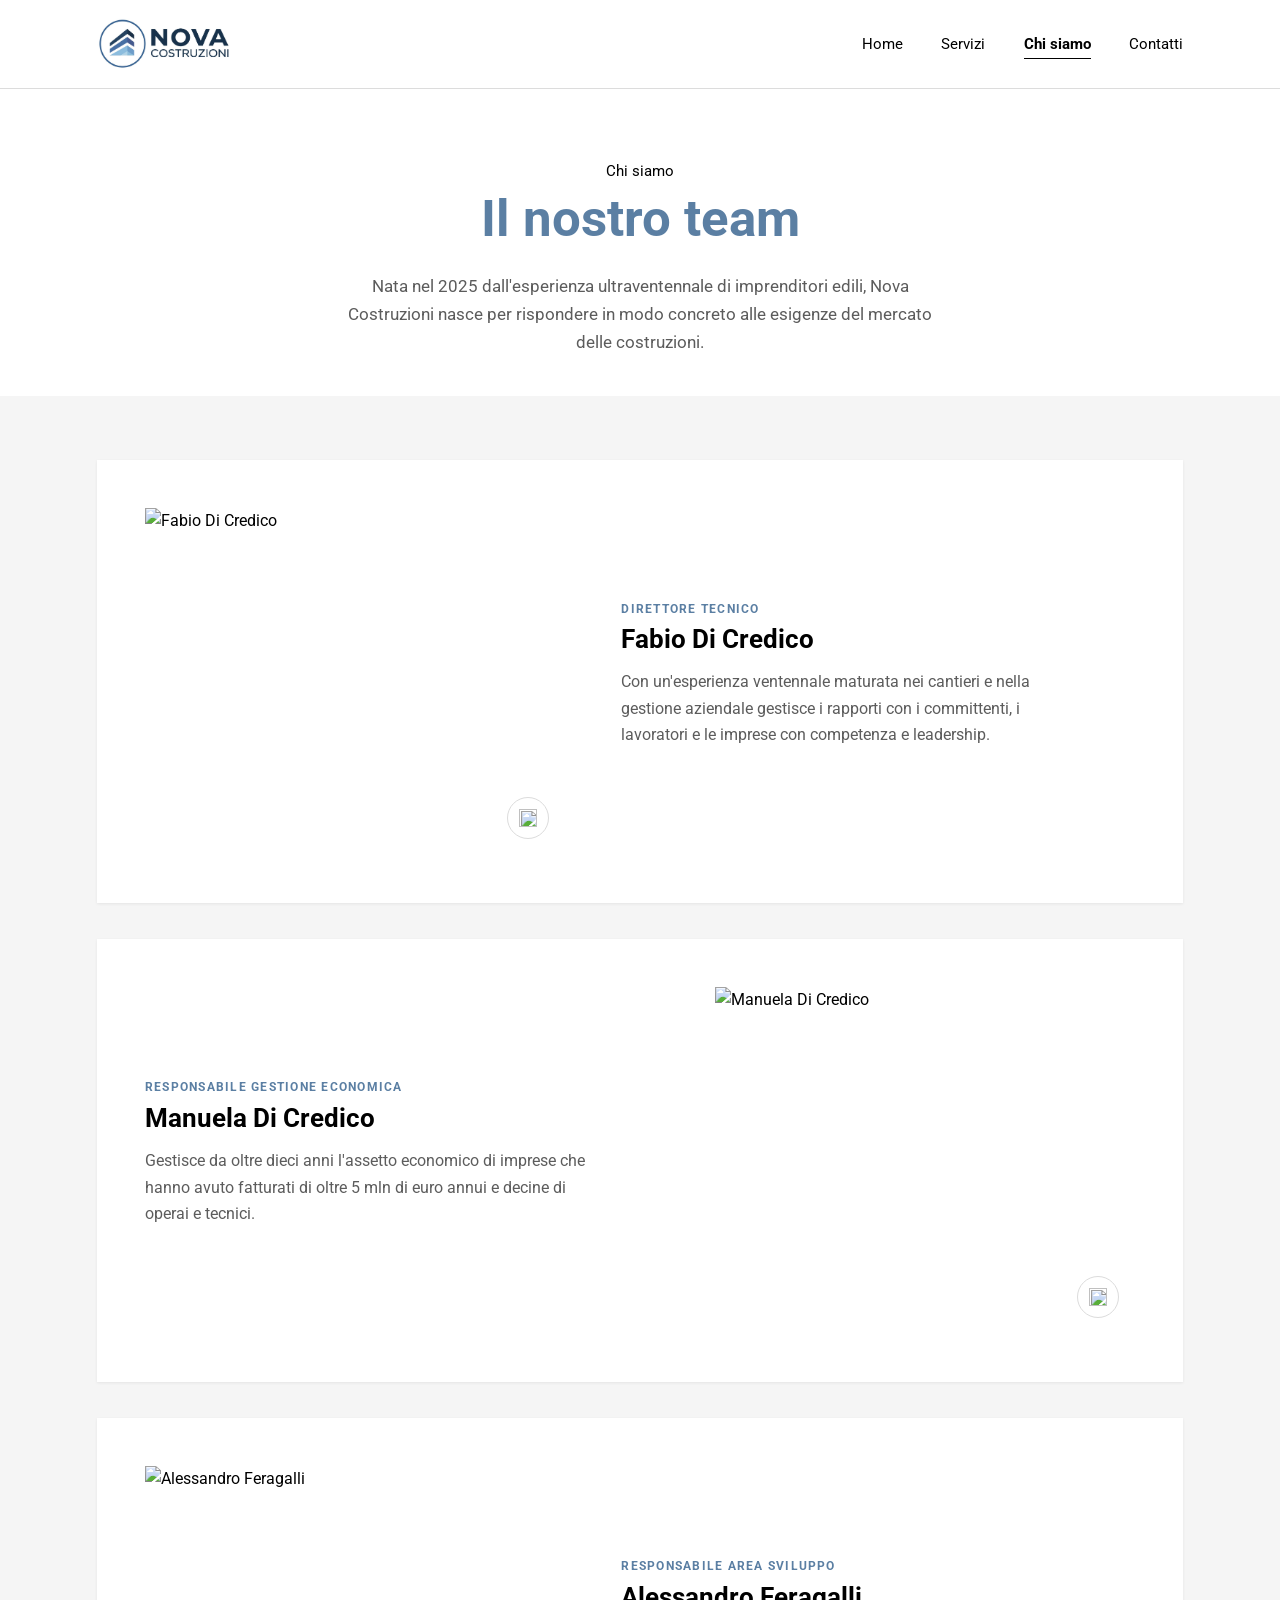
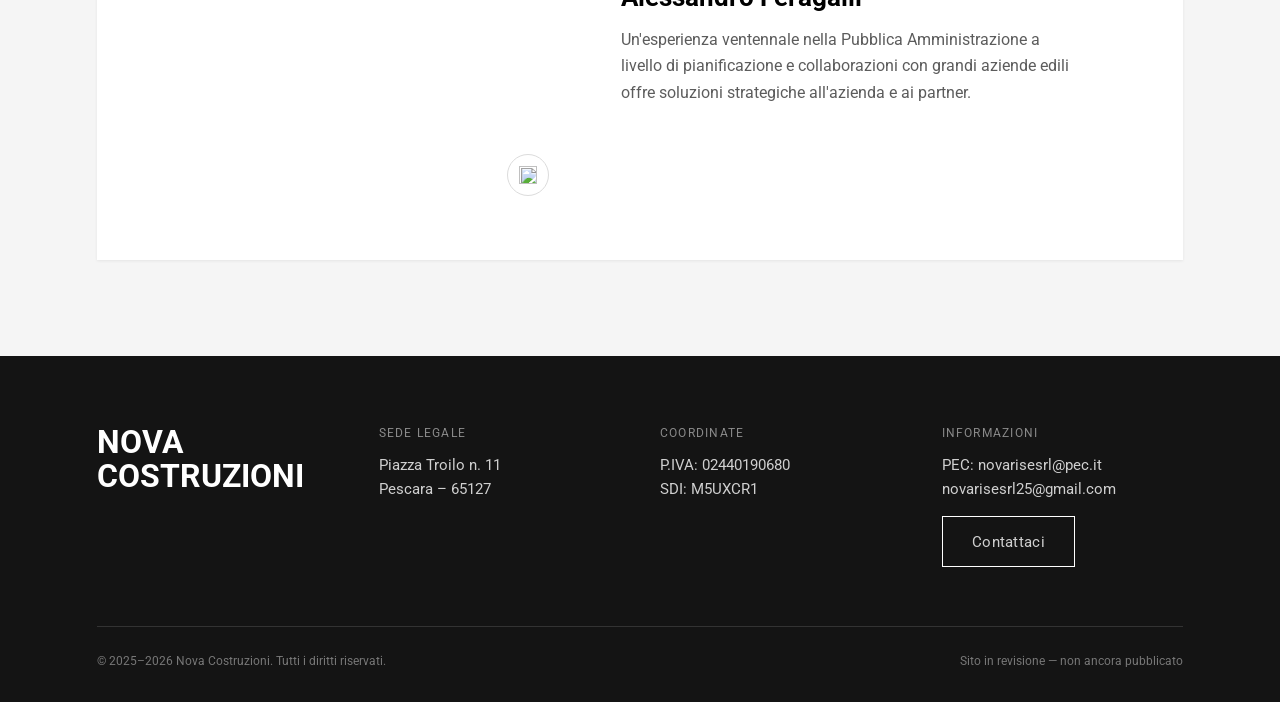
==== commit 4064e712: "Nuovo logo Nova Costruzioni nell'header" ====
--- a/chi-siamo.html
+++ b/chi-siamo.html
@@ -15,7 +15,7 @@
 <header class="site-header">
   <div class="wrap">
     <a href="index.html" class="brand">
-      <img src="https://static.wixstatic.com/media/a6a4cc_e9c2928d46764fc4b560f82ec522a209~mv2.png" alt="Nova Costruzioni">
+      <img src="images/logo.png" alt="Nova Costruzioni">
     </a>
     <button class="nav-toggle" aria-label="Apri menu" aria-expanded="false"><span></span></button>
     <nav class="main-nav">
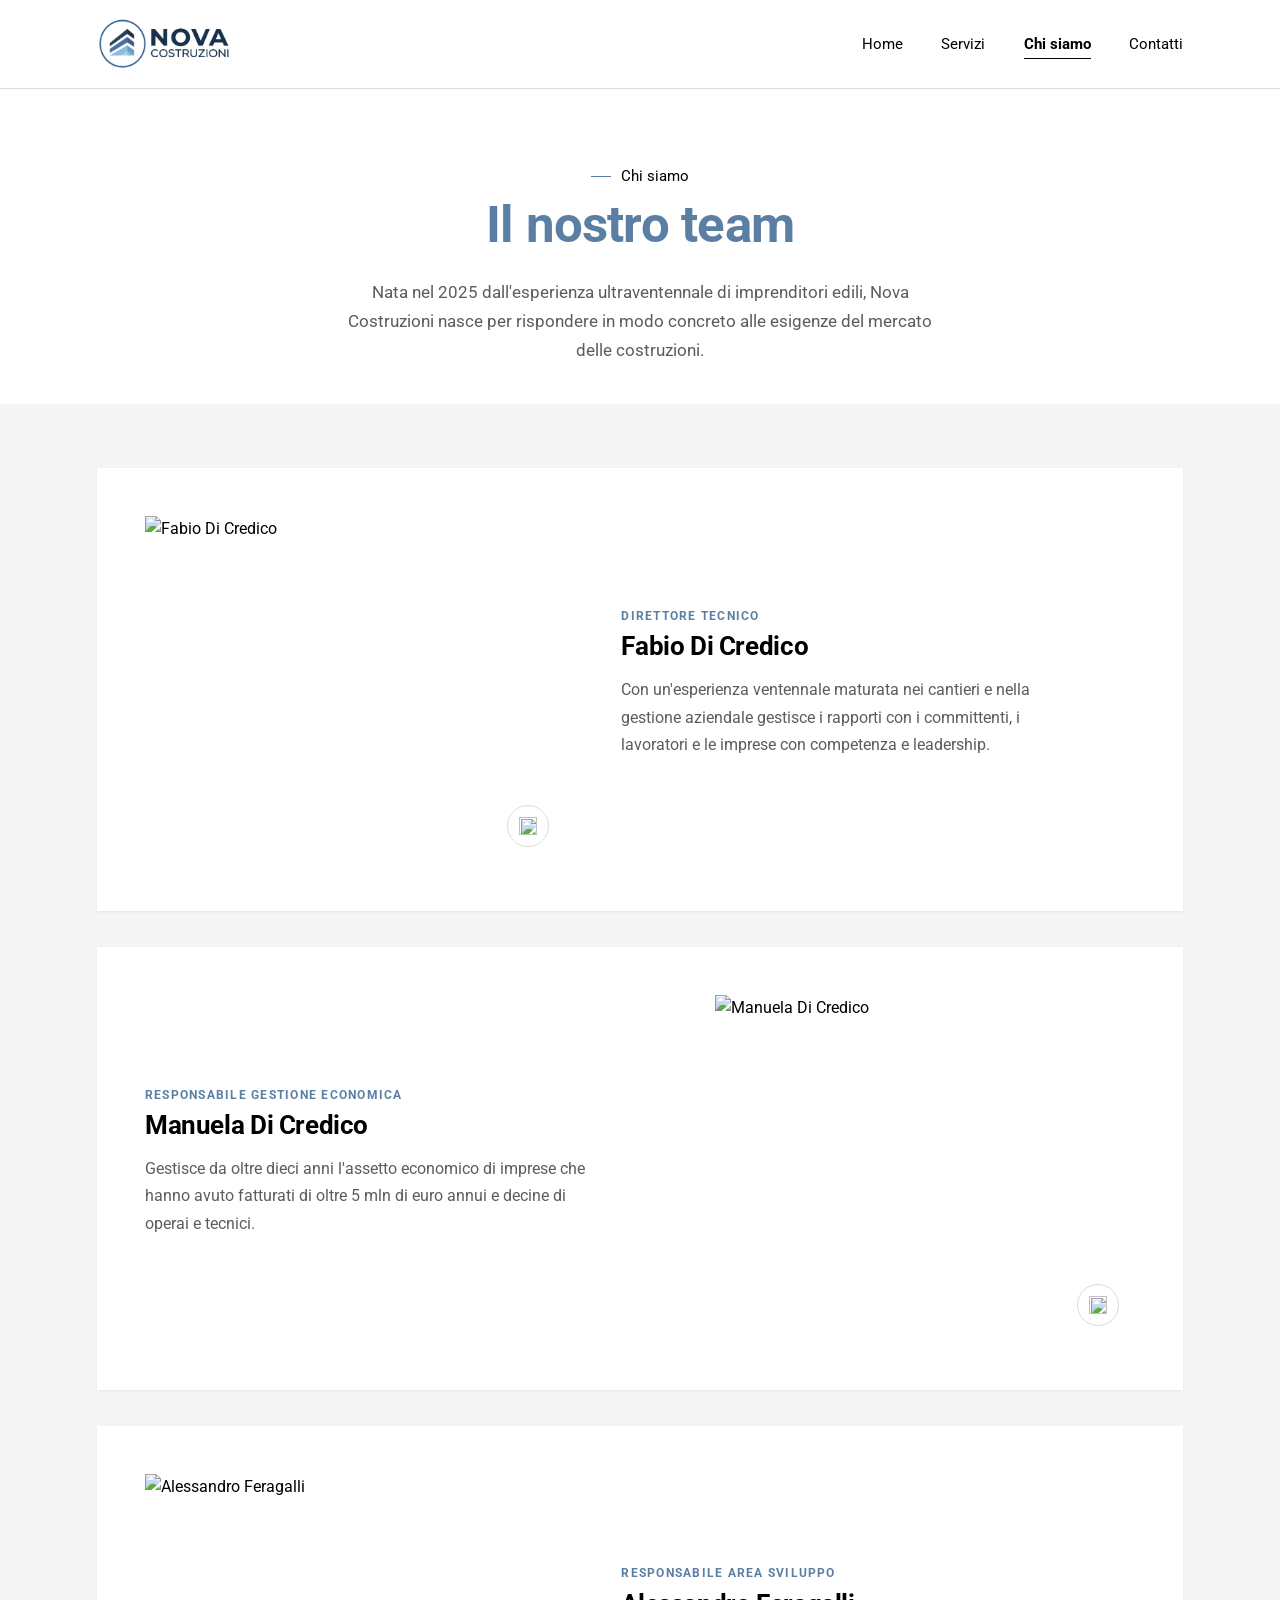
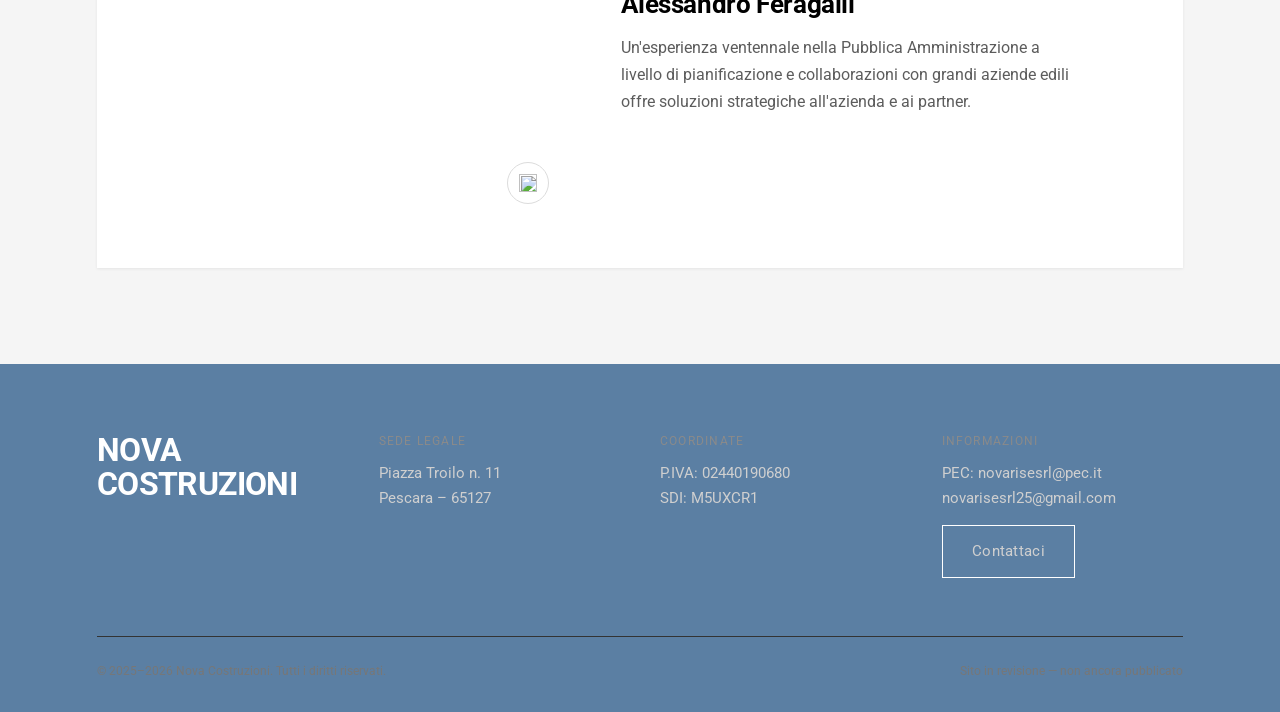
==== commit 677fa8c1: "Rifinitura professionale: favicon, tipografia, focus accessibilita', ombra header, dettagli premium" ====
--- a/chi-siamo.html
+++ b/chi-siamo.html
@@ -8,6 +8,10 @@
 <link rel="preconnect" href="https://fonts.googleapis.com">
 <link rel="preconnect" href="https://fonts.gstatic.com" crossorigin>
 <link href="https://fonts.googleapis.com/css2?family=Roboto:wght@400;500;700&display=swap" rel="stylesheet">
+<link rel="icon" type="image/png" sizes="32x32" href="images/favicon-32.png">
+<link rel="icon" type="image/png" sizes="192x192" href="images/favicon-192.png">
+<link rel="apple-touch-icon" href="images/favicon-192.png">
+<meta name="theme-color" content="#5b7fa3">
 <link rel="stylesheet" href="style.css">
 </head>
 <body>
--- a/style.css
+++ b/style.css
@@ -4,7 +4,7 @@
    ========================================================= */
 :root{
   --bg:      #FFFFFF;
-  --dark:    #141414;   /* sezioni fotografiche scure / footer */
+  --dark:    #5b7fa3;   /* stesso blu usato nei titoli (footer, splash) */
   --ink:     #000000;
   --gray:    #5c5c5c;
   --gray-lt: #8c8c8c;
@@ -456,3 +456,29 @@
 @media (prefers-reduced-motion: reduce){
   #splash{display:none;}
 }
+
+/* ---------- rifinitura professionale (design pass) ---------- */
+*{ -webkit-tap-highlight-color:transparent; }
+body{ text-rendering:optimizeLegibility; }
+h1,h2,h3,h4{ letter-spacing:-.015em; }
+p{ line-height:1.7; }
+
+::selection{ background:var(--blue); color:#fff; }
+
+a:focus-visible, button:focus-visible, input:focus-visible, textarea:focus-visible {
+  outline:2px solid var(--blue); outline-offset:3px;
+}
+
+.btn{ transition:background .25s ease, color .25s ease, border-color .25s ease, transform .15s ease; }
+.btn:active{ transform:scale(.97); }
+
+.site-header{ transition:box-shadow .35s ease; }
+.site-header.scrolled{ box-shadow:0 4px 24px rgba(0,0,0,.06); }
+
+nav.main-nav{ backdrop-filter:blur(10px); }
+
+footer.site-footer .wordmark{ letter-spacing:-.02em; }
+footer.site-footer a{ transition:color .2s ease; }
+
+.eyebrow-label{ position:relative; display:inline-flex; align-items:center; gap:10px; }
+.eyebrow-label::before{ content:""; width:20px; height:1px; background:var(--blue); display:inline-block; }
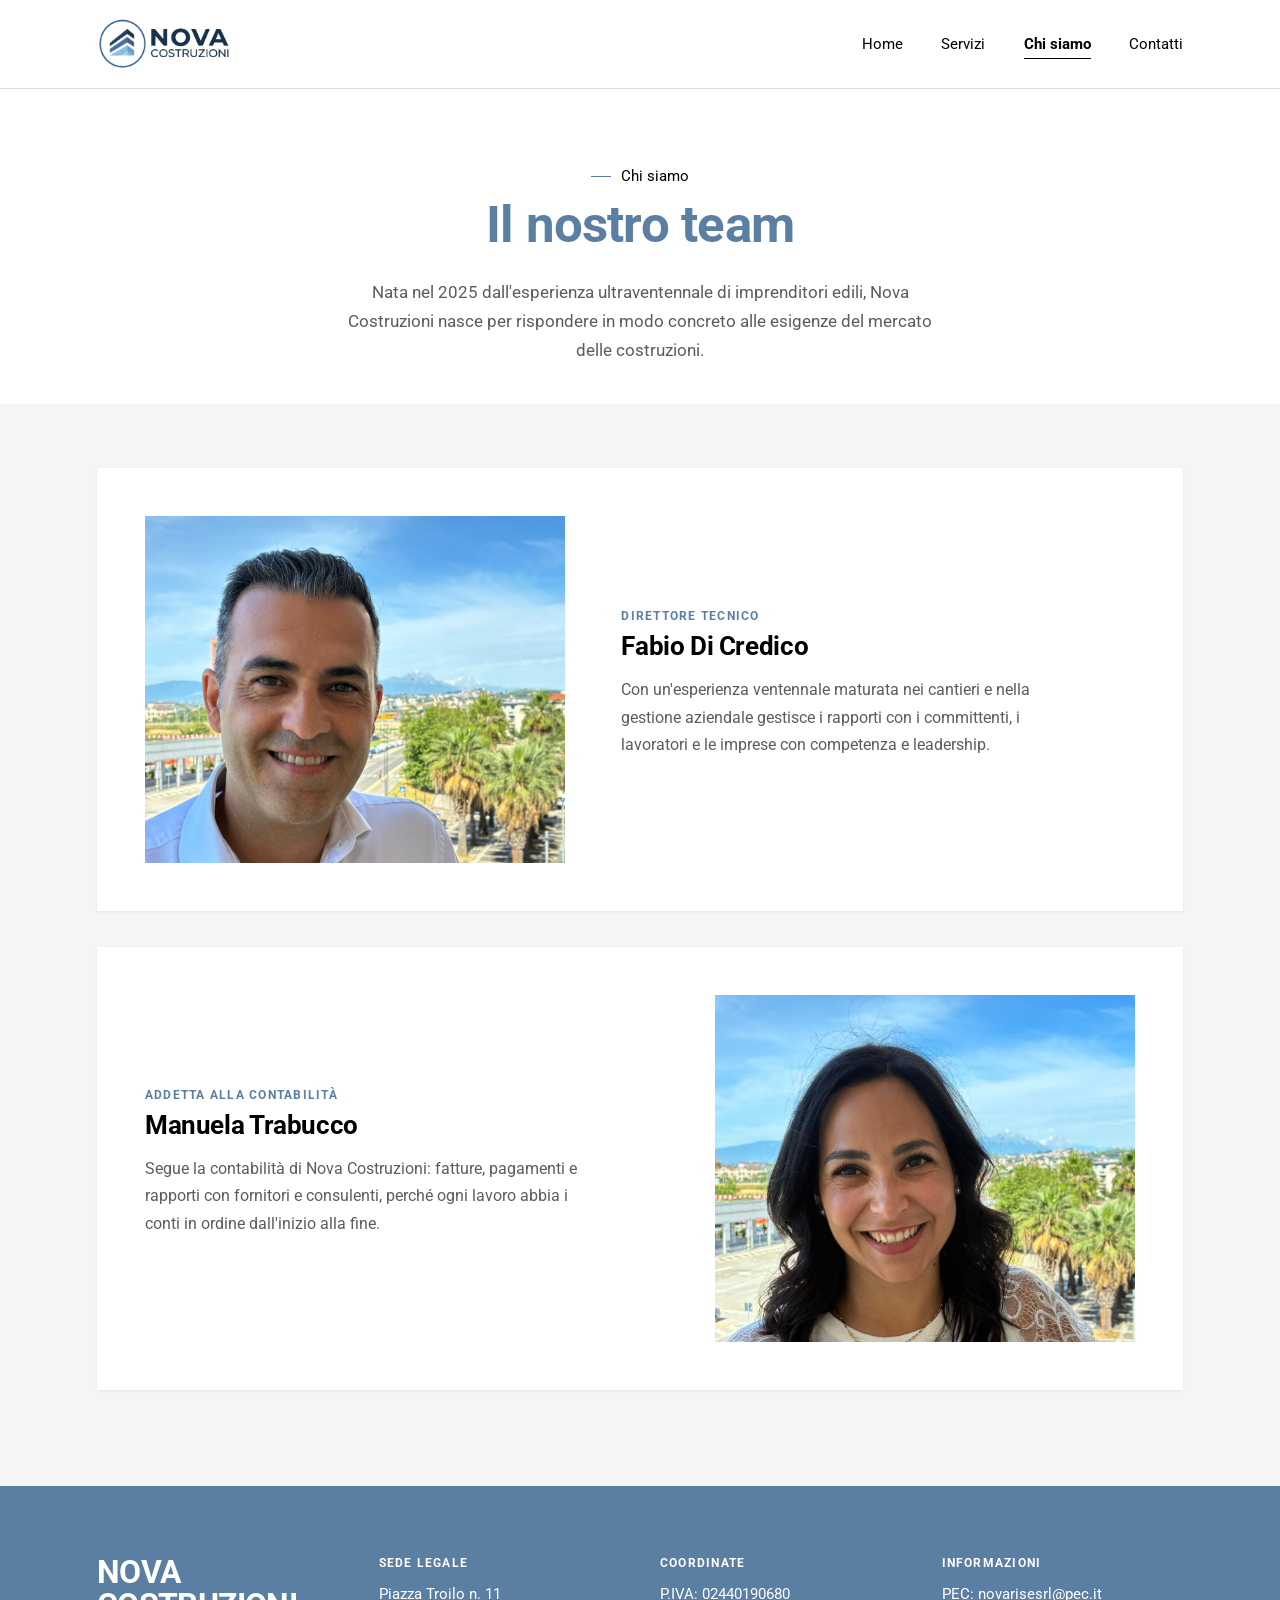
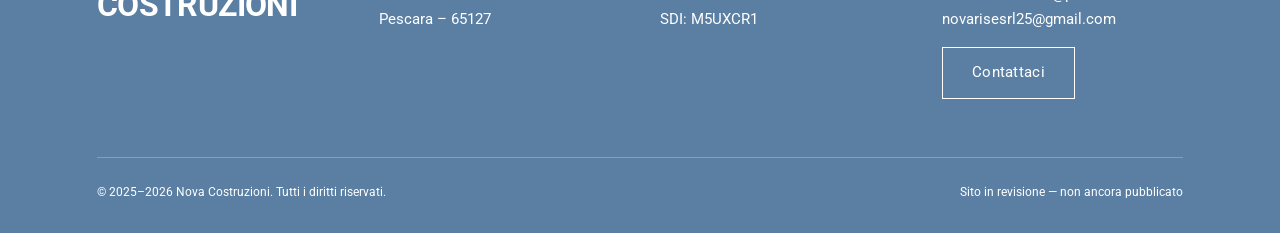
==== commit ca21464f: "Chi siamo: team aggiornato (Fabio Di Credico, Manuela Trabucco) con foto nuove Co-Authored-By: Claud" ====
--- a/chi-siamo.html
+++ b/chi-siamo.html
@@ -46,10 +46,7 @@
     <div class="team-list">
     <div class="team-block reveal">
       <div class="photo">
-        <img src="https://static.wixstatic.com/media/a3c153_4a5e2d7c451f4b0fa3c6bab34d4e5bf0~mv2.jpg" alt="Fabio Di Credico" loading="lazy">
-        <a class="li-badge" href="https://www.linkedin.com/company/wix-com" aria-label="LinkedIn Fabio Di Credico" target="_blank" rel="noopener">
-          <img src="https://static.wixstatic.com/media/11062b_60c5fc4a3ecd49f2a697206b09eeace1~mv2.png" alt="">
-        </a>
+        <img src="images/team/fabio-di-credico.jpg" alt="Fabio Di Credico" loading="lazy">
       </div>
       <div>
         <p class="role">Direttore tecnico</p>
@@ -60,29 +57,12 @@
 
     <div class="team-block reveal">
       <div class="photo">
-        <img src="https://static.wixstatic.com/media/a3c153_24a6b59c541b4f28813204d390882099~mv2.jpg" alt="Manuela Di Credico" loading="lazy">
-        <a class="li-badge" href="https://www.linkedin.com/company/wix-com" aria-label="LinkedIn Manuela Di Credico" target="_blank" rel="noopener">
-          <img src="https://static.wixstatic.com/media/11062b_60c5fc4a3ecd49f2a697206b09eeace1~mv2.png" alt="">
-        </a>
+        <img src="images/team/manuela-trabucco.jpg" alt="Manuela Trabucco" loading="lazy">
       </div>
       <div>
-        <p class="role">Responsabile gestione economica</p>
-        <h3>Manuela Di Credico</h3>
-        <p>Gestisce da oltre dieci anni l'assetto economico di imprese che hanno avuto fatturati di oltre 5 mln di euro annui e decine di operai e tecnici.</p>
-      </div>
-    </div>
-
-    <div class="team-block reveal">
-      <div class="photo">
-        <img src="https://static.wixstatic.com/media/a3c153_100f08099c424ff79cb1d9d2c57a2aa6~mv2.jpg" alt="Alessandro Feragalli" loading="lazy">
-        <a class="li-badge" href="https://www.linkedin.com/in/alessandro-feragalli-621539126/" aria-label="LinkedIn Alessandro Feragalli" target="_blank" rel="noopener">
-          <img src="https://static.wixstatic.com/media/11062b_60c5fc4a3ecd49f2a697206b09eeace1~mv2.png" alt="">
-        </a>
-      </div>
-      <div>
-        <p class="role">Responsabile area sviluppo</p>
-        <h3>Alessandro Feragalli</h3>
-        <p>Un'esperienza ventennale nella Pubblica Amministrazione a livello di pianificazione e collaborazioni con grandi aziende edili offre soluzioni strategiche all'azienda e ai partner.</p>
+        <p class="role">Addetta alla contabilità</p>
+        <h3>Manuela Trabucco</h3>
+        <p>Segue la contabilità di Nova Costruzioni: fatture, pagamenti e rapporti con fornitori e consulenti, perché ogni lavoro abbia i conti in ordine dall'inizio alla fine.</p>
       </div>
     </div>
     </div>
--- a/style.css
+++ b/style.css
@@ -343,20 +343,20 @@
 
 /* ---------- footer ---------- */
 footer.site-footer{
-  background:var(--dark); color:#cfcfcf; padding:70px 0 30px;
+  background:var(--dark); color:#fff; padding:70px 0 30px;
 }
 footer.site-footer .foot-top{
   display:grid; grid-template-columns:1fr 1fr 1fr 1fr; gap:40px; padding-bottom:44px;
-  border-bottom:1px solid #333; align-items:start;
+  border-bottom:1px solid rgba(255,255,255,.25); align-items:start;
 }
 footer.site-footer .wordmark{font-size:2rem; font-weight:700; color:#fff; line-height:1.05; margin:0;}
 footer.site-footer h4{
-  font-size:.78rem; text-transform:uppercase; letter-spacing:.1em; color:#8a8a8a; margin-bottom:1em; font-weight:400;
-}
-footer.site-footer p, footer.site-footer a{color:#cfcfcf; font-size:.92rem; text-decoration:none;}
-footer.site-footer a:hover{color:#fff; text-decoration:underline;}
+  font-size:.78rem; text-transform:uppercase; letter-spacing:.1em; color:#fff; margin-bottom:1em; font-weight:700;
+}
+footer.site-footer p, footer.site-footer a{color:#fff; font-size:.92rem; text-decoration:none;}
+footer.site-footer a:hover{text-decoration:underline;}
 footer.site-footer .bottom{
-  display:flex; justify-content:space-between; padding-top:24px; font-size:.78rem; color:#777;
+  display:flex; justify-content:space-between; padding-top:24px; font-size:.78rem; color:#fff;
   flex-wrap:wrap; gap:.5em;
 }
 @media (max-width:860px){footer.site-footer .foot-top{grid-template-columns:1fr 1fr; gap:32px;}}
@@ -482,3 +482,189 @@
 
 .eyebrow-label{ position:relative; display:inline-flex; align-items:center; gap:10px; }
 .eyebrow-label::before{ content:""; width:20px; height:1px; background:var(--blue); display:inline-block; }
+
+/* fix definitivo: tutto il testo del footer bianco, senza eccezioni */
+footer.site-footer,
+footer.site-footer h4,
+footer.site-footer p,
+footer.site-footer a,
+footer.site-footer .bottom,
+footer.site-footer .wordmark {
+  color:#ffffff !important;
+  opacity:1 !important;
+}
+
+/* fix: sottotitolo schermata di benvenuto bianco */
+#splash .splash-sub {
+  color:#ffffff !important;
+  opacity:.85;
+}
+
+/* fix: evita che l'effetto "rimbalzo" dello scroll mostri il video sotto il footer */
+html, body {
+  overscroll-behavior-y: none;
+  background:#fff;
+}
+
+/* fix: il footer deve sempre stare sopra il video fisso della hero */
+footer.site-footer{
+  position:relative;
+  z-index:3;
+}
+
+/* =========================================================
+   APERTURA HOME — layout a due colonne su sfondo chiaro,
+   video incorniciato con onda e carta in vetro (brand NOVA)
+   ========================================================= */
+.opening{
+  position:relative;
+  padding:72px 0 96px;
+  background:
+    radial-gradient(900px 500px at 92% 10%, rgba(91,127,163,.16), transparent 60%),
+    linear-gradient(180deg,#f3f6f9 0%, #ffffff 100%);
+  overflow:hidden;
+}
+.opening::before{ /* griglia da cantiere, appena accennata */
+  content:""; position:absolute; inset:0; pointer-events:none;
+  background-image:
+    linear-gradient(rgba(91,127,163,.07) 1px, transparent 1px),
+    linear-gradient(90deg, rgba(91,127,163,.07) 1px, transparent 1px);
+  background-size:48px 48px;
+  mask-image:linear-gradient(90deg,#000 0%, transparent 55%);
+  -webkit-mask-image:linear-gradient(90deg,#000 0%, transparent 55%);
+}
+.opening-grid{
+  position:relative;
+  display:grid; grid-template-columns:1.2fr .8fr; gap:64px; align-items:center;
+}
+
+.opening-chip{
+  display:inline-flex; align-items:center; gap:10px;
+  margin:0 0 28px; padding:8px 16px;
+  border-radius:999px; background:#fff;
+  border:1px solid rgba(91,127,163,.25);
+  color:var(--blue); font-size:.85rem; font-weight:500;
+  box-shadow:0 6px 18px -12px rgba(91,127,163,.6);
+}
+.opening-chip .dot{
+  width:8px; height:8px; border-radius:50%; background:var(--blue);
+  box-shadow:0 0 0 0 rgba(91,127,163,.5);
+  animation:chipPulse 2.4s ease-out infinite;
+}
+@keyframes chipPulse{
+  0%{box-shadow:0 0 0 0 rgba(91,127,163,.5);}
+  70%{box-shadow:0 0 0 10px rgba(91,127,163,0);}
+  100%{box-shadow:0 0 0 0 rgba(91,127,163,0);}
+}
+
+.opening-title{
+  font-size:clamp(2.3rem,4.4vw,3.7rem);
+  font-weight:700; line-height:1.04; letter-spacing:-.035em;
+  color:#0f1b28; margin:0 0 .45em;
+  text-transform:none;
+}
+.opening-title .ln{display:block; overflow:hidden; padding-bottom:.06em;}
+.opening-title .ln > span{
+  display:inline-block; transform:translateY(105%);
+  animation:lineUp .9s cubic-bezier(.16,1,.3,1) forwards;
+}
+.opening-title .ln:nth-child(2) > span{animation-delay:.12s;}
+.opening-title em{
+  font-style:normal; color:var(--blue); position:relative; white-space:nowrap;
+}
+.opening-title em::after{
+  content:""; position:absolute; left:0; right:0; bottom:.06em; height:.12em;
+  background:rgba(91,127,163,.28); border-radius:2px;
+  transform:scaleX(0); transform-origin:left;
+  animation:underline .7s cubic-bezier(.16,1,.3,1) forwards .8s;
+}
+@keyframes lineUp{to{transform:translateY(0);}}
+@keyframes underline{to{transform:scaleX(1);}}
+
+.opening-text{
+  font-size:1.12rem; color:#3c4a58; max-width:46ch; margin:0 0 2em;
+  opacity:0; animation:fadeUp .8s ease forwards .35s;
+}
+.opening-actions{
+  display:flex; align-items:center; gap:28px; flex-wrap:wrap; margin-bottom:48px;
+  opacity:0; animation:fadeUp .8s ease forwards .5s;
+}
+.btn-solid{
+  display:inline-flex; align-items:center;
+  padding:1em 1.8em; border-radius:999px;
+  background:var(--blue); color:#fff; text-decoration:none; font-weight:500;
+  box-shadow:0 14px 28px -14px rgba(91,127,163,.9);
+  transition:transform .25s ease, box-shadow .25s ease, background .25s ease;
+}
+.btn-solid:hover{background:#4a6b8c; transform:translateY(-2px); box-shadow:0 18px 32px -14px rgba(91,127,163,.95);}
+.link-arrow{
+  color:#0f1b28; text-decoration:none; font-weight:500;
+  display:inline-flex; gap:8px; align-items:center;
+}
+.link-arrow span{transition:transform .25s ease;}
+.link-arrow:hover span{transform:translateX(5px);}
+
+.opening-facts{
+  list-style:none; margin:0; padding:24px 0 0;
+  border-top:1px solid rgba(15,27,40,.1);
+  display:grid; grid-template-columns:repeat(3,1fr); gap:20px;
+  opacity:0; animation:fadeUp .8s ease forwards .65s;
+}
+.opening-facts li{display:flex; flex-direction:column; gap:2px;}
+.opening-facts strong{color:#0f1b28; font-size:.98rem;}
+.opening-facts span{color:#6b7885; font-size:.85rem; line-height:1.4;}
+@keyframes fadeUp{from{opacity:0; transform:translateY(14px);} to{opacity:1; transform:none;}}
+
+/* video incorniciato */
+.opening-media{position:relative;}
+.media-frame{
+  position:relative; overflow:hidden;
+  border-radius:28px;
+  aspect-ratio:4/5;
+  background:#c9d5e1;
+  box-shadow:0 40px 70px -40px rgba(15,27,40,.55);
+  clip-path:inset(100% 0 0 0 round 28px);
+  animation:frameIn 1.2s cubic-bezier(.16,1,.3,1) forwards .15s;
+}
+.media-frame video{width:100%; height:100%; object-fit:cover; display:block;}
+.media-wave{
+  position:absolute; left:0; right:0; bottom:-1px; width:100%; height:64px;
+  fill:#fff; opacity:.92;
+}
+@keyframes frameIn{to{clip-path:inset(0 0 0 0 round 28px);}}
+
+.glass-card{
+  position:absolute; left:-36px; bottom:56px;
+  display:flex; align-items:center; gap:14px;
+  padding:16px 22px 16px 16px; border-radius:18px;
+  background:rgba(255,255,255,.55);
+  backdrop-filter:blur(14px) saturate(1.4);
+  -webkit-backdrop-filter:blur(14px) saturate(1.4);
+  border:1px solid rgba(255,255,255,.7);
+  box-shadow:0 20px 40px -22px rgba(15,27,40,.45);
+  opacity:0; animation:fadeUp .8s ease forwards 1s;
+}
+.glass-card .mark{width:40px; height:40px; border-radius:12px; background:var(--blue); display:grid; place-items:center; flex:none;}
+.glass-card .mark svg{width:22px; height:22px; stroke:#fff; fill:none; stroke-width:2; stroke-linecap:round; stroke-linejoin:round;}
+.glass-card p{margin:0; color:#0f1b28; font-size:1rem; line-height:1.2;}
+.glass-card strong{color:var(--blue);}
+
+@media (max-width:900px){
+  .opening{padding:40px 0 64px;}
+  .opening-grid{grid-template-columns:1fr; gap:40px;}
+  .media-frame{aspect-ratio:4/3;}
+  .glass-card{left:16px; bottom:28px;}
+}
+@media (max-width:520px){
+  .opening-facts{grid-template-columns:1fr; gap:14px;}
+  .opening-facts li{flex-direction:row; gap:8px; align-items:baseline;}
+  .opening-actions{gap:20px;}
+}
+@media (prefers-reduced-motion: reduce){
+  .opening-title .ln > span, .opening-text, .opening-actions, .opening-facts, .glass-card{animation:none; opacity:1; transform:none;}
+  .opening-title em::after{animation:none; transform:scaleX(1);}
+  .media-frame{animation:none; clip-path:inset(0 0 0 0 round 28px);}
+}
+
+/* foto team: inquadratura sul volto */
+.team-block .photo img{ object-position:50% 22%; }
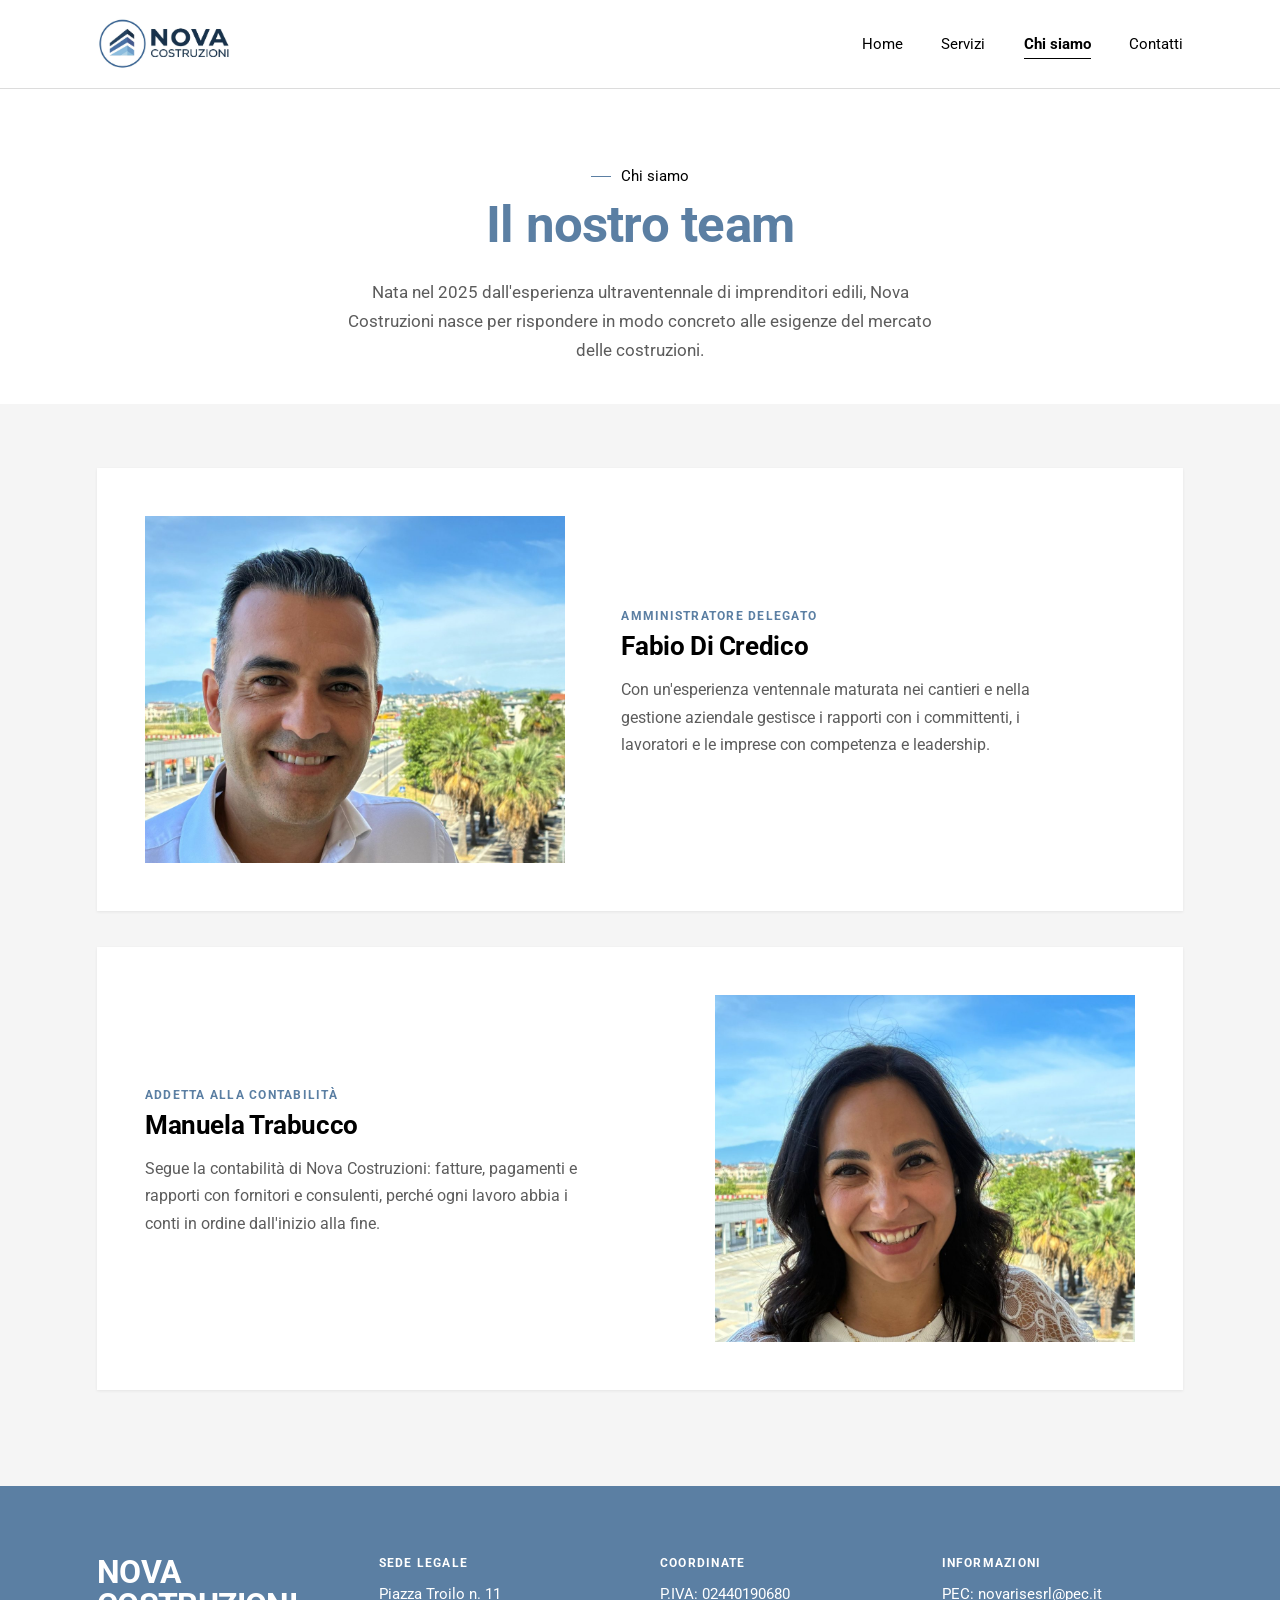
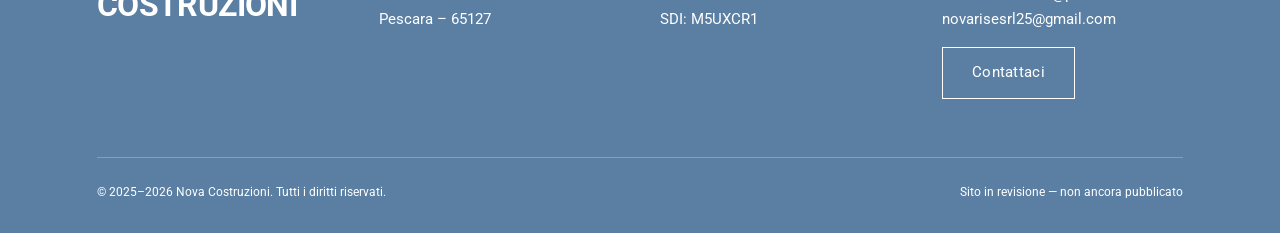
==== commit 547492dd: "Chi siamo: Fabio Di Credico Amministratore Delegato Co-Authored-By: Claude Opus 5.5 <noreply@anthrop" ====
--- a/chi-siamo.html
+++ b/chi-siamo.html
@@ -49,7 +49,7 @@
         <img src="images/team/fabio-di-credico.jpg" alt="Fabio Di Credico" loading="lazy">
       </div>
       <div>
-        <p class="role">Direttore tecnico</p>
+        <p class="role">Amministratore Delegato</p>
         <h3>Fabio Di Credico</h3>
         <p>Con un'esperienza ventennale maturata nei cantieri e nella gestione aziendale gestisce i rapporti con i committenti, i lavoratori e le imprese con competenza e leadership.</p>
       </div>
